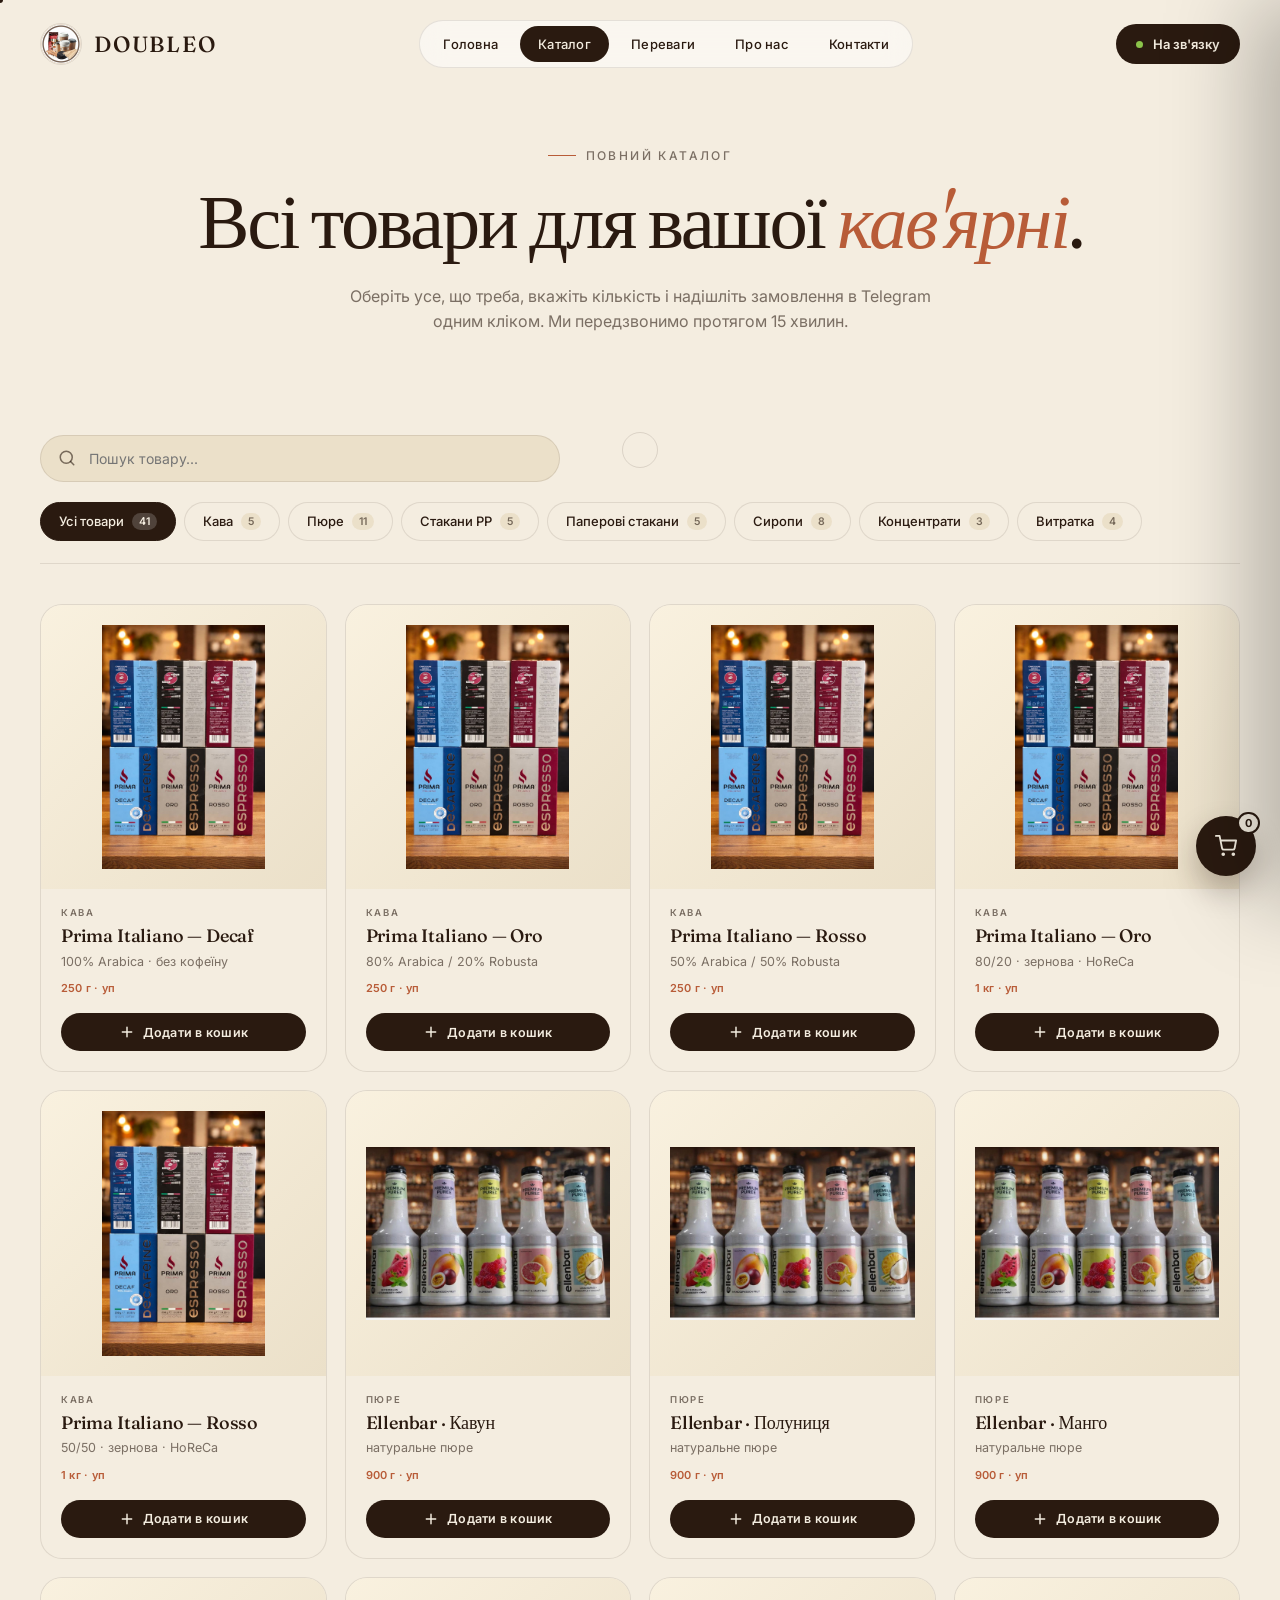
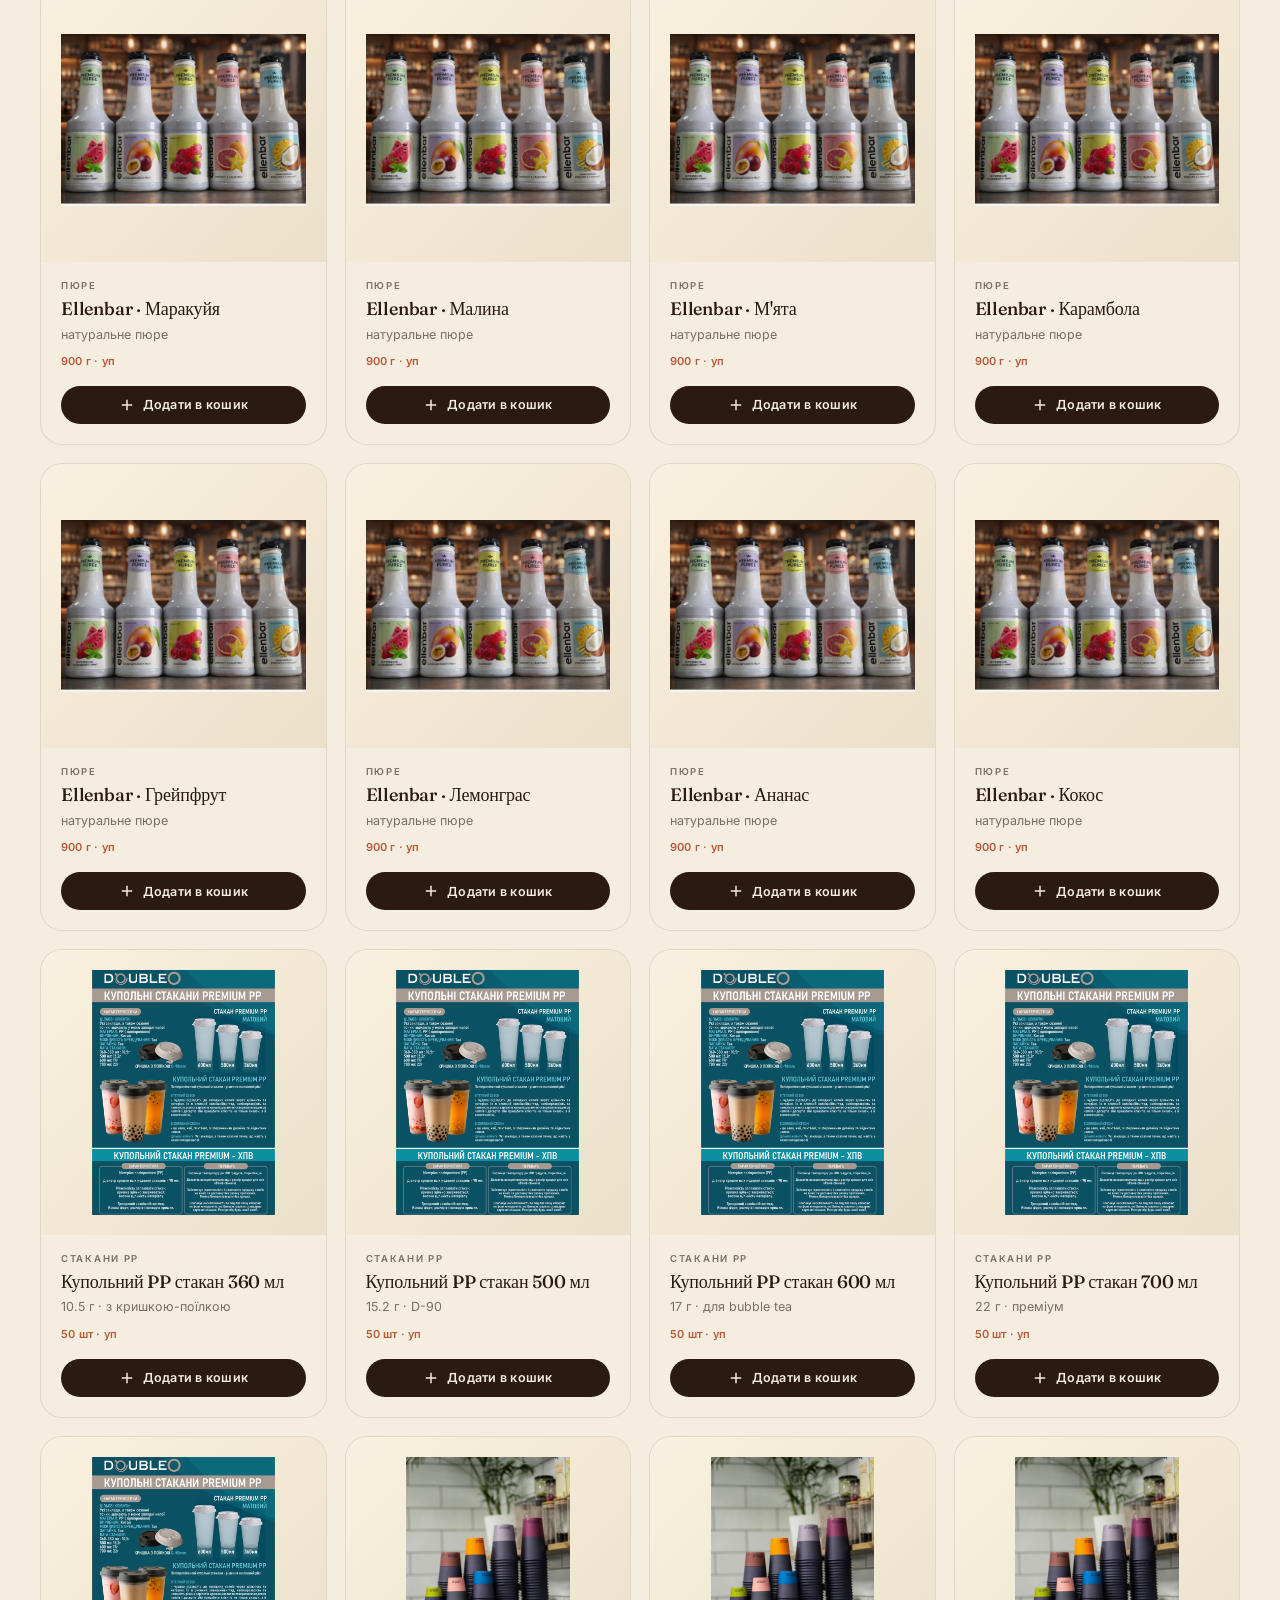
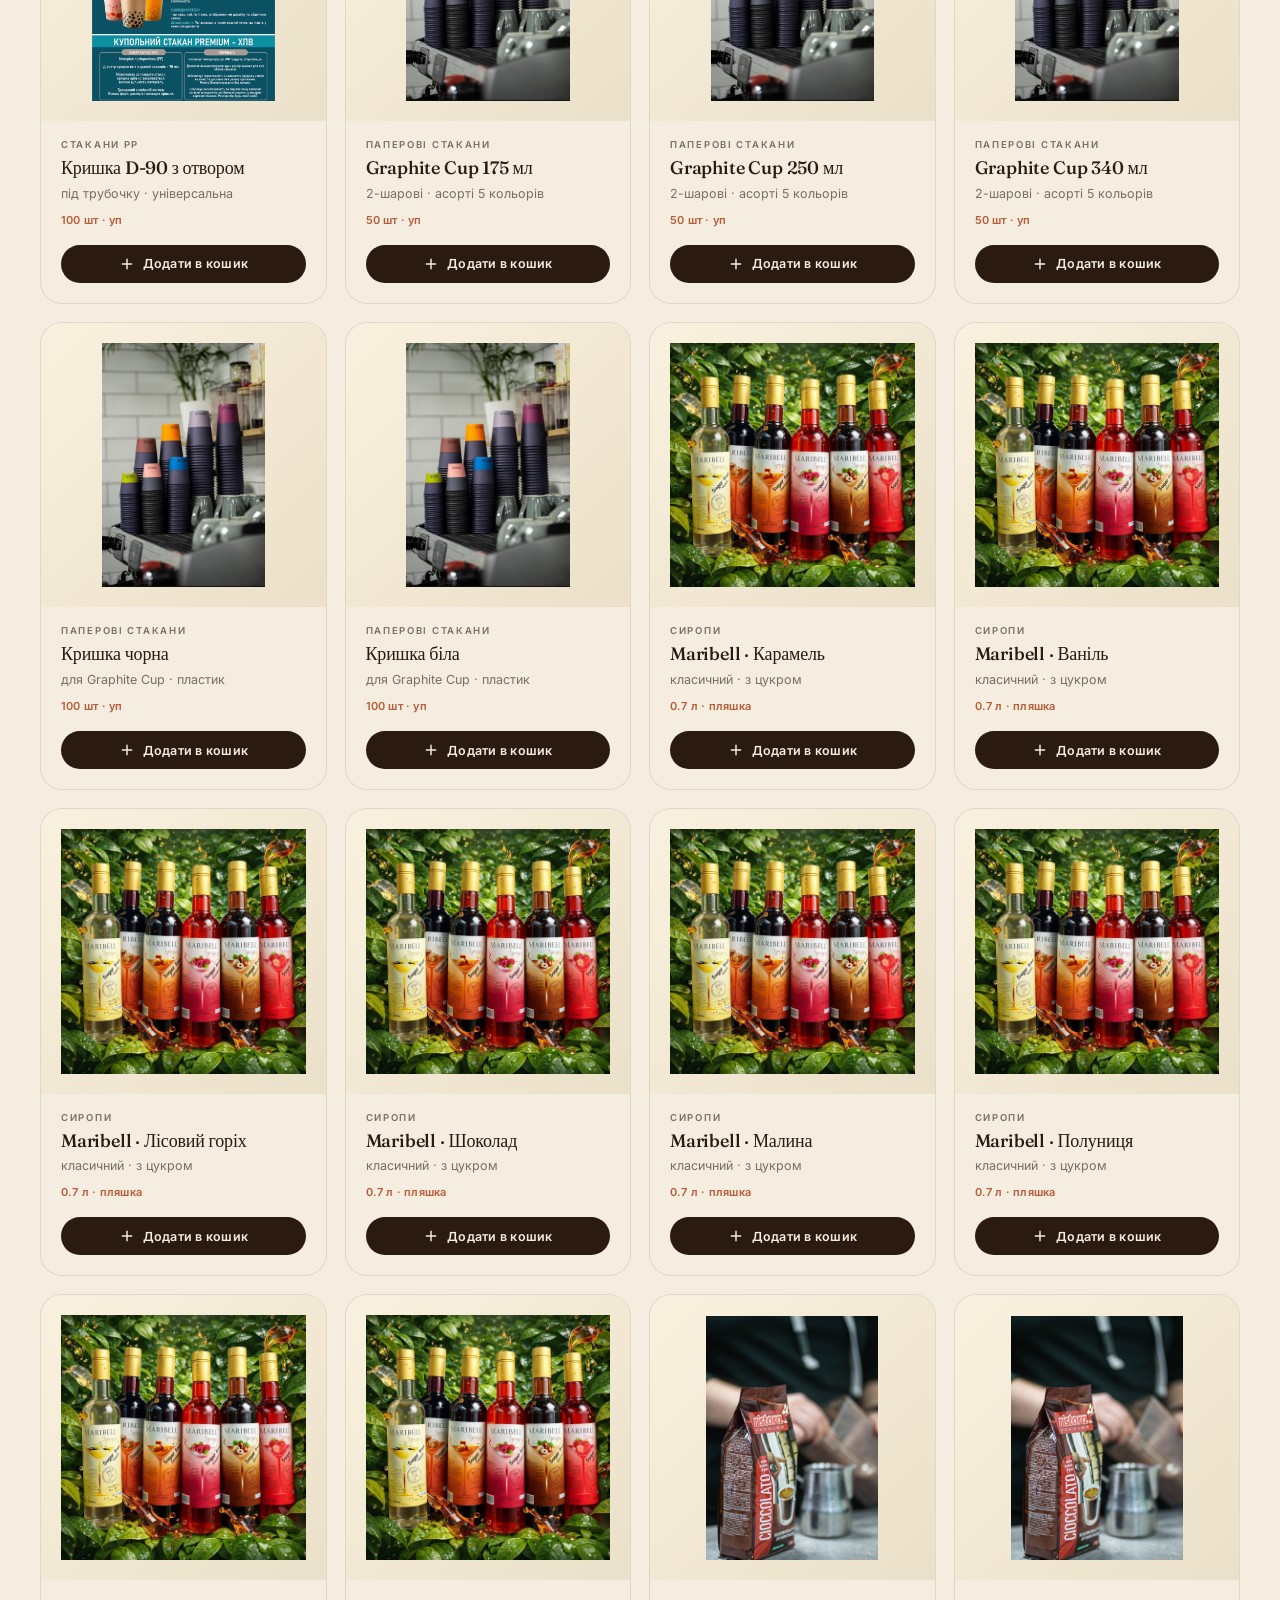
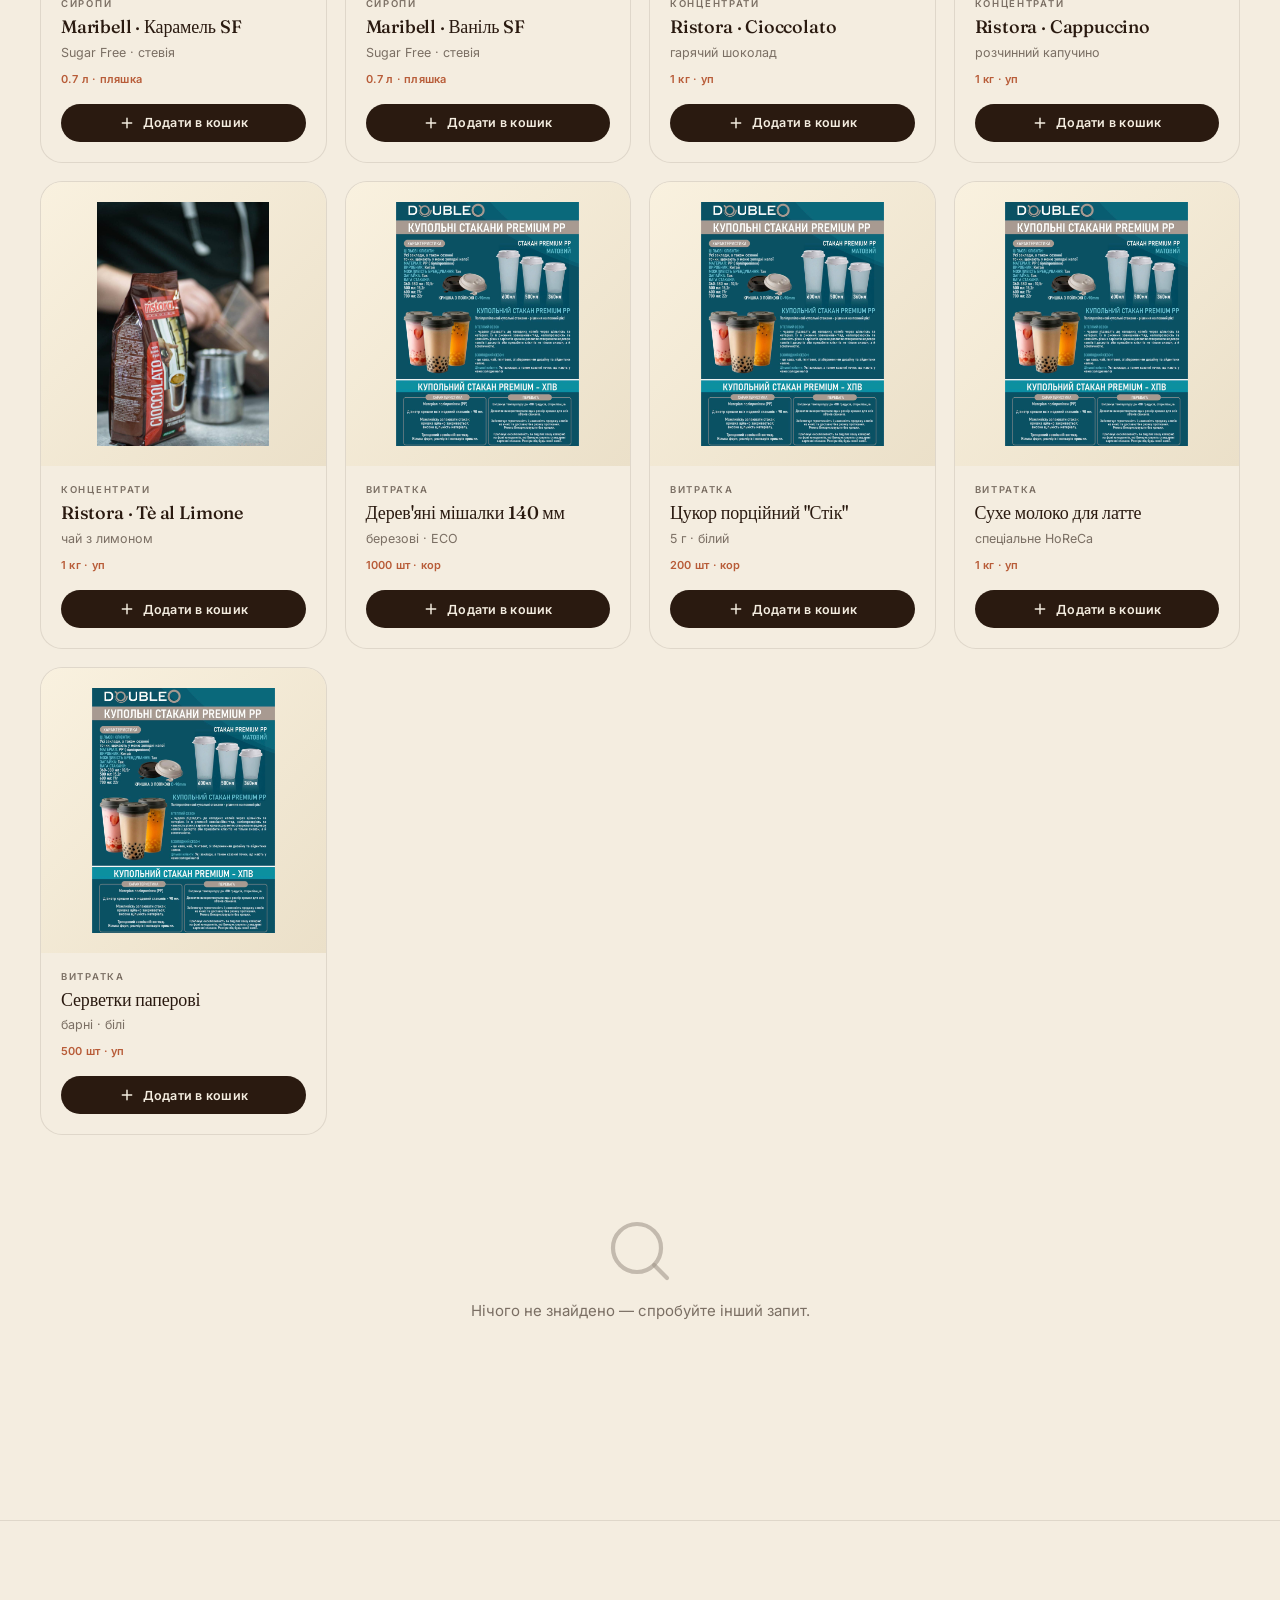
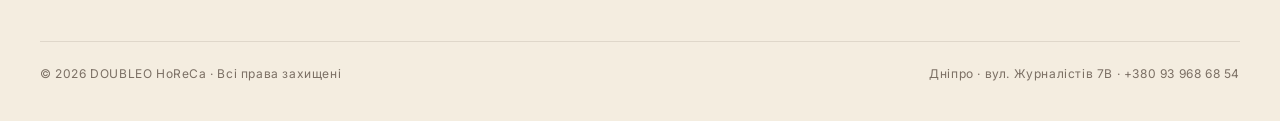
==== catalog.html @ 18484f48 "DOUBLEO HoReCa: full site + catalog + cart + Vercel API for Telegram checkout" ====
<!DOCTYPE html>
<html lang="uk">
<head>
<meta charset="UTF-8"/>
<meta name="viewport" content="width=device-width, initial-scale=1.0, maximum-scale=5.0"/>
<title>Повний каталог — DOUBLEO HoReCa</title>
<meta name="description" content="Повний каталог товарів для кав'ярень і HoReCa: кава Prima Italiano, пюре Ellenbar, стакани PP та паперові Graphite Cup, сиропи Maribell, концентрати Ristora та витратні матеріали."/>
<link rel="icon" type="image/svg+xml" href="assets/logo-mark.svg"/>
<link rel="preconnect" href="https://fonts.googleapis.com"/>
<link rel="preconnect" href="https://fonts.gstatic.com" crossorigin/>
<link href="https://fonts.googleapis.com/css2?family=Fraunces:ital,opsz,wght@0,9..144,400;0,9..144,500;0,9..144,600;1,9..144,400;1,9..144,500&family=Inter:wght@300;400;500;600;700&display=swap" rel="stylesheet"/>
<link rel="stylesheet" href="styles.css"/>
</head>
<body class="page-catalog">

<div class="cursor-ring" id="cursorRing"></div>
<div class="cursor" id="cursor"></div>

<!-- NAV -->
<nav class="nav" id="nav">
  <a href="index.html" class="brand" aria-label="DOUBLEO">
    <img src="assets/brand-circle.jpg" alt="" class="brand-mark"/>
    <span class="brand-name">DOUBLEO</span>
  </a>
  <div class="menu">
    <a href="index.html">Головна</a>
    <a href="catalog.html" class="active">Каталог</a>
    <a href="index.html#bento">Переваги</a>
    <a href="index.html#story">Про нас</a>
    <a href="index.html#contact">Контакти</a>
  </div>
  <a href="index.html#contact" class="cta"><span class="dot"></span>На зв'язку</a>
  <button class="burger" id="burger" aria-label="menu">
    <svg width="26" height="26" viewBox="0 0 24 24" fill="none" stroke="currentColor" stroke-width="2.2"><line x1="3" y1="7" x2="21" y2="7"/><line x1="3" y1="17" x2="21" y2="17"/></svg>
  </button>
</nav>

<!-- HEADER -->
<header class="cat-hero">
  <div class="eyebrow">Повний каталог</div>
  <h1>Всі товари для вашої <em>кав'ярні</em>.</h1>
  <p>Оберіть усе, що треба, вкажіть кількість і надішліть замовлення в Telegram одним кліком. Ми передзвонимо протягом 15 хвилин.</p>
</header>

<!-- CATALOG -->
<section class="cat-section">
  <!-- Search + filter tabs -->
  <div class="cat-toolbar">
    <div class="cat-search">
      <svg viewBox="0 0 24 24" width="18" height="18" fill="none" stroke="currentColor" stroke-width="2" stroke-linecap="round" stroke-linejoin="round"><circle cx="11" cy="11" r="8"/><path d="m21 21-4.3-4.3"/></svg>
      <input type="text" id="catSearch" placeholder="Пошук товару..." aria-label="Пошук"/>
    </div>
    <div class="cat-tabs" id="catTabs" role="tablist"></div>
  </div>

  <!-- Grid -->
  <div class="cat-grid" id="catGrid"></div>

  <div class="cat-empty" id="catEmpty" hidden>
    <svg width="72" height="72" viewBox="0 0 24 24" fill="none" stroke="currentColor" stroke-width="1.4" stroke-linecap="round" stroke-linejoin="round" opacity=".4"><circle cx="11" cy="11" r="8"/><path d="m21 21-4.3-4.3"/></svg>
    <p>Нічого не знайдено — спробуйте інший запит.</p>
  </div>
</section>

<!-- FOOTER (compact) -->
<footer class="footer">
  <div class="foot-bot" style="border-top:1px solid var(--line); padding-top:24px; margin-top:40px">
    <span>© <span id="year"></span> DOUBLEO HoReCa · Всі права захищені</span>
    <span>Дніпро · вул. Журналістів 7В · <a href="tel:+380939686854" style="color:inherit">+380 93 968 68 54</a></span>
  </div>
</footer>

<script src="products.js"></script>
<script src="cart.js"></script>
<script src="catalog.js"></script>
</body>
</html>
---- styles.css ----
:root{
  --bg:#f4ede0;             /* warm cream */
  --bg-2:#ebe0c9;           /* darker cream */
  --bg-3:#faf6ed;            /* almost white */
  --ink:#2a1a10;             /* dark espresso */
  --ink-dim:rgba(42,26,16,.6);
  --ink-soft:rgba(42,26,16,.12);
  --line:rgba(42,26,16,.1);
  --coffee:#6b4423;          /* coffee brown */
  --coffee-light:#a67c52;    /* latte */
  --accent:#b85c38;          /* terracotta / rust */
  --cream:#f9f1df;
  --gold:#c89b56;
  --green:#3d5a3d;           /* subtle sage for balance */
}

*{box-sizing:border-box; margin:0; padding:0; min-width:0}
html{scroll-behavior:smooth; -webkit-text-size-adjust:100%}
img, svg{max-width:100%}
body{
  font-family:'Inter','Manrope',system-ui,-apple-system,sans-serif;
  background:var(--bg); color:var(--ink);
  overflow-x:hidden; -webkit-font-smoothing:antialiased;
  cursor:none;
}
a{color:inherit; text-decoration:none}
button{cursor:none; font-family:inherit; background:none; border:none; color:inherit}
input, textarea, select{cursor:none}
::selection{background:var(--ink); color:var(--bg)}

/* Custom cursor (subtle) */
.cursor{
  position:fixed; width:6px; height:6px; border-radius:50%; background:var(--ink);
  top:0; left:0; pointer-events:none; z-index:9999;
  transform:translate(-50%,-50%); transition:width .25s, height .25s, background .25s;
}
.cursor-ring{
  position:fixed; width:36px; height:36px; border-radius:50%; border:1px solid var(--ink-soft);
  top:0; left:0; pointer-events:none; z-index:9998;
  transform:translate(-50%,-50%); transition:width .3s cubic-bezier(.2,.8,.2,1), height .3s cubic-bezier(.2,.8,.2,1), border-color .3s;
}
.cursor-ring.hover{width:72px; height:72px; border-color:var(--accent); background:rgba(184,92,56,.06)}
@media (hover:none){ .cursor, .cursor-ring{display:none} body,button{cursor:auto} }

/* ---------- NAV ---------- */
.nav{
  position:fixed; top:0; left:0; right:0; z-index:60;
  display:flex; align-items:center; justify-content:space-between;
  padding:20px 40px; transition:all .3s;
}
.nav.scrolled{
  background:rgba(244,237,224,.85); backdrop-filter:blur(14px);
  padding:14px 40px; border-bottom:1px solid var(--line);
}
.brand{display:inline-flex; align-items:center; gap:12px; text-decoration:none}
.brand-mark{width:42px; height:42px; border-radius:50%; object-fit:cover; border:1px solid var(--line); flex:none}
.brand-name{font-family:'Fraunces',serif; font-size:22px; letter-spacing:.08em; font-weight:500; color:var(--ink)}
.nav .menu{display:flex; gap:4px; background:rgba(255,255,255,.5); backdrop-filter:blur(14px); padding:5px; border-radius:999px; border:1px solid var(--line)}
.nav .menu a{padding:10px 18px; border-radius:999px; font-size:13px; font-weight:500; letter-spacing:.02em; transition:all .3s; color:var(--ink)}
.nav .menu a:hover{background:var(--ink); color:var(--bg)}
.nav .menu a.active{background:var(--ink); color:var(--bg)}
.nav .cta{
  display:inline-flex; align-items:center; gap:10px;
  padding:12px 20px; background:var(--ink); color:var(--bg); border-radius:999px;
  font-size:13px; font-weight:600; transition:all .3s;
}
.nav .cta:hover{background:var(--coffee); transform:translateY(-2px)}
.nav .cta .dot{width:7px; height:7px; border-radius:50%; background:#8bc34a; animation:pulse 2s infinite}
@keyframes pulse{0%,100%{box-shadow:0 0 0 0 rgba(139,195,74,.6)}50%{box-shadow:0 0 0 8px rgba(139,195,74,0)}}
.burger{display:none; color:var(--ink)}

/* ---------- HERO ---------- */
.hero{
  min-height:100vh; position:relative; padding:140px 40px 60px;
  display:flex; flex-direction:column; justify-content:space-between;
  overflow:hidden;
}
.hero::before{
  content:''; position:absolute; inset:0; z-index:0; pointer-events:none;
  background:
    radial-gradient(ellipse at 85% 20%, rgba(184,92,56,.1), transparent 55%),
    radial-gradient(ellipse at 10% 90%, rgba(200,155,86,.14), transparent 55%);
}
.hero-top{
  display:flex; justify-content:space-between; align-items:flex-end; position:relative; z-index:2;
  gap:40px; flex-wrap:wrap;
}
.hero-meta{display:flex; gap:32px; font-size:12px; letter-spacing:.15em; text-transform:uppercase; color:var(--ink-dim); font-weight:500}
.hero-meta .live{display:inline-flex; align-items:center; gap:8px; color:var(--ink)}
.hero-meta .live::before{content:''; width:6px; height:6px; border-radius:50%; background:#6b8e4e; box-shadow:0 0 10px rgba(107,142,78,.6)}

.hero-title{
  font-family:'Fraunces','Playfair Display',Georgia,serif;
  font-size:clamp(60px, 13vw, 200px); line-height:.92; letter-spacing:-.035em;
  font-weight:400; margin:40px 0; position:relative; z-index:2; color:var(--ink);
}
.hero-title .line{display:block; overflow:hidden}
.hero-title .word{display:inline-block; transform:translateY(110%); animation:riseUp 1.1s cubic-bezier(.22,.8,.3,1) forwards}
.hero-title .line:nth-child(2) .word{animation-delay:.15s}
.hero-title .line:nth-child(3) .word{animation-delay:.3s}
@keyframes riseUp{to{transform:translateY(0)}}
.hero-title em{font-style:italic; font-weight:400; color:var(--accent)}
.hero-title sup{font-family:'Inter',sans-serif; font-size:.16em; vertical-align:top; color:var(--ink-dim); font-weight:500; margin-left:.3em}

.hero-bot{
  display:grid; grid-template-columns:1fr auto 1fr; gap:40px; align-items:end;
  position:relative; z-index:2; padding-top:40px;
  border-top:1px solid var(--line);
}
.hero-bot p{max-width:420px; color:var(--ink-dim); font-size:15px; line-height:1.55}
.magnet{
  display:inline-flex; align-items:center; gap:14px; position:relative;
  padding:22px 34px; border-radius:999px; background:var(--ink); color:var(--bg);
  font-weight:500; font-size:15px; transition:background .3s, color .3s;
  white-space:nowrap; cursor:none;
}
.magnet:hover{background:var(--accent); color:#fff}
.magnet svg{transition:transform .3s}
.magnet:hover svg{transform:translateX(4px)}
.hero-stats{display:flex; gap:36px; justify-self:end; flex-wrap:wrap}
.hero-stats .s{text-align:right}
.hero-stats .s span{display:block; font-family:'Fraunces',serif; font-size:42px; font-weight:400; line-height:1; color:var(--coffee)}
.hero-stats .s small{display:block; margin-top:6px; font-size:11px; letter-spacing:.15em; text-transform:uppercase; color:var(--ink-dim)}

/* Orbiting mark */
.orbit{
  position:absolute; right:-60px; top:46%; transform:translateY(-50%);
  width:340px; height:340px; z-index:1; opacity:.9;
}
.orbit svg{width:100%; height:100%}
.orbit .rotating{animation:spin 28s linear infinite; transform-origin:center}
@keyframes spin{to{transform:rotate(360deg)}}

/* ---------- MARQUEE ---------- */
.marquee{
  border-top:1px solid var(--line); border-bottom:1px solid var(--line);
  padding:26px 0; overflow:hidden; background:var(--bg-3);
}
.marquee-track{display:flex; gap:56px; animation:scroll 40s linear infinite; white-space:nowrap; width:max-content}
.marquee-track span{
  font-family:'Fraunces',serif; font-size:42px; font-weight:400; letter-spacing:-.02em;
  display:inline-flex; align-items:center; gap:56px; color:var(--ink);
}
.marquee-track span em{font-style:italic; color:var(--accent)}
.marquee-track span::after{content:''; width:10px; height:10px; border-radius:50%; background:var(--coffee-light)}
@keyframes scroll{to{transform:translateX(-50%)}}

/* ---------- SECTIONS ---------- */
section{position:relative}
.section{padding:140px 40px}
.section-head{
  display:grid; grid-template-columns:1fr 2fr; gap:60px; align-items:end; margin-bottom:80px;
}
.eyebrow{
  display:inline-flex; align-items:center; gap:10px;
  font-size:12px; letter-spacing:.2em; text-transform:uppercase; color:var(--ink-dim); font-weight:500;
}
.eyebrow::before{content:''; width:28px; height:1px; background:var(--accent)}
.section-head h2{
  font-family:'Fraunces',serif; font-size:clamp(40px,6vw,88px); line-height:.96; font-weight:400;
  letter-spacing:-.03em; color:var(--ink);
}
.section-head h2 em{font-style:italic; color:var(--accent)}

/* ---------- BENTO ---------- */
.bento{background:var(--bg)}
.bento-grid{
  display:grid; grid-template-columns:repeat(6, 1fr); grid-auto-rows:240px; gap:16px;
  max-width:1400px; margin:0 auto;
}
.bt{
  background:var(--bg-3); border:1px solid var(--line); border-radius:28px; padding:32px;
  position:relative; overflow:hidden; transition:all .5s cubic-bezier(.2,.8,.2,1);
  display:flex; flex-direction:column; justify-content:space-between;
}
.bt:hover{transform:translateY(-4px); box-shadow:0 20px 50px rgba(42,26,16,.08); border-color:var(--coffee-light)}
.bt h3{font-family:'Fraunces',serif; font-size:28px; font-weight:400; letter-spacing:-.02em; line-height:1.1; color:var(--ink)}
.bt p{font-size:14px; color:var(--ink-dim); line-height:1.55; margin-top:8px}
.bt .tag{font-size:11px; letter-spacing:.2em; text-transform:uppercase; color:var(--ink-dim); font-weight:500}
.bt .num{font-family:'Fraunces',serif; font-size:88px; line-height:1; color:var(--accent); font-weight:400; font-style:italic}

.bt.delivery{grid-column:span 3; grid-row:span 2; background:linear-gradient(135deg, var(--cream), var(--bg-2))}
.bt.delivery .arrow{position:absolute; right:-30px; bottom:-30px; width:280px; height:280px; color:var(--accent); opacity:.35}
.bt.quality{grid-column:span 3; grid-row:span 1}
.bt.brands{grid-column:span 3; grid-row:span 1; background:var(--ink); color:var(--bg); border-color:var(--ink)}
.bt.brands h3{color:var(--bg)}
.bt.brands h3 em{color:var(--gold)}
.bt.brands .tag{color:rgba(244,237,224,.5)}
.bt.brands p{color:rgba(244,237,224,.65)}
.bt.brands .logos{display:flex; gap:10px; flex-wrap:wrap; margin-top:auto}
.bt.brands .logos span{padding:6px 14px; background:rgba(255,255,255,.1); color:var(--bg); border-radius:999px; font-size:12px; font-weight:500; font-family:'Inter'}
.bt.support{grid-column:span 2; grid-row:span 1}
.bt.warranty{grid-column:span 2; grid-row:span 1}
.bt.location{grid-column:span 2; grid-row:span 1; background:var(--coffee); color:var(--bg); border-color:var(--coffee)}
.bt.location h3{color:var(--bg)}
.bt.location h3 em{color:var(--gold)}
.bt.location .tag{color:rgba(244,237,224,.5)}
.bt.location p{color:rgba(244,237,224,.7)}

/* ---------- PRODUCTS ---------- */
.products{background:var(--bg-3); padding-bottom:140px}
.products-grid{
  display:grid; grid-template-columns:repeat(3, 1fr); gap:20px;
  max-width:1400px; margin:0 auto; padding:0 40px;
}
/* Products footer CTA — "Перейти до повного каталогу" */
.products-footer{
  max-width:1400px; margin:60px auto 0; padding:40px;
  display:grid; grid-template-columns:1fr auto; gap:32px; align-items:center;
  background:linear-gradient(135deg, var(--ink), #3a2616);
  color:var(--bg); border-radius:28px; position:relative; overflow:hidden;
}
.products-footer::before{
  content:''; position:absolute; top:-50%; right:-20%; width:500px; height:500px;
  background:radial-gradient(circle, rgba(184,92,56,.35), transparent 60%);
  pointer-events:none;
}
.pf-text{position:relative; z-index:1}
.pf-text h3{
  font-family:'Fraunces',serif; font-size:clamp(24px, 3vw, 36px); font-weight:500;
  letter-spacing:-.01em; margin-bottom:10px; color:var(--bg);
}
.pf-text p{color:rgba(244,237,224,.75); font-size:14.5px; line-height:1.55; max-width:560px}
.pf-cta{
  position:relative; z-index:1;
  padding:18px 28px; background:var(--bg); color:var(--ink); white-space:nowrap;
}
.pf-cta:hover{background:var(--accent); color:var(--bg)}
.product{
  background:var(--bg); border:1px solid var(--line); border-radius:28px;
  overflow:hidden; position:relative; display:flex; flex-direction:column;
  transition:border-color .3s, box-shadow .3s;
}
.product:hover{border-color:var(--coffee-light); box-shadow:0 12px 30px rgba(42,26,16,.06)}
.product-visual{
  aspect-ratio:4/3; position:relative; overflow:hidden; display:flex; align-items:center; justify-content:center;
  background:linear-gradient(135deg, var(--cream), var(--bg-2));
}
.product-visual .ill{position:relative; z-index:1}
.product{cursor:pointer}
.product-visual.has-photo{
  background:linear-gradient(135deg, var(--cream), var(--bg-2));
  padding:22px;
}
.product-visual.has-photo img.ill{
  position:absolute; inset:22px; width:calc(100% - 44px); height:calc(100% - 44px);
  object-fit:contain; object-position:center;
  transition:transform .7s cubic-bezier(.2,.8,.2,1); z-index:1;
  filter:drop-shadow(0 14px 24px rgba(42,26,16,.18));
}
.product:hover .product-visual.has-photo img.ill{transform:scale(1.04)}
/* Card 3 (flyer) — show as cover, it fills the frame */
.product-visual.has-photo.is-cover{padding:0}
.product-visual.has-photo.is-cover img.ill{inset:0; width:100%; height:100%; object-fit:cover; filter:none}
.product-visual.has-photo.is-cover::after{
  content:''; position:absolute; inset:0; z-index:2; pointer-events:none;
  background:linear-gradient(180deg, rgba(42,26,16,.25) 0%, transparent 40%);
}
.product-visual.has-photo.is-cover .product-idx,
.product-visual.has-photo.is-cover .product-tag{z-index:3; color:var(--bg)}
.product-visual.has-photo.is-cover .product-tag{background:rgba(42,26,16,.55); border-color:rgba(255,255,255,.18); backdrop-filter:blur(10px)}

/* ---------- LIGHTBOX ---------- */
.lightbox{
  position:fixed; inset:0; z-index:200;
  background:rgba(30,18,10,.88); backdrop-filter:blur(14px);
  display:flex; align-items:center; justify-content:center; padding:32px;
  opacity:0; visibility:hidden; transition:opacity .35s, visibility .35s;
}
.lightbox.open{opacity:1; visibility:visible}
body.lb-open{overflow:hidden}
.lb-close{
  position:fixed; top:20px; right:20px; z-index:3;
  width:48px; height:48px; border-radius:50%; border:none;
  background:var(--bg); color:var(--ink);
  display:flex; align-items:center; justify-content:center; cursor:pointer;
  transition:transform .25s;
}
.lb-close:hover{transform:rotate(90deg) scale(1.05)}
.lb-inner{
  display:grid; grid-template-columns:1.1fr 1fr; gap:0;
  max-width:1200px; width:100%; max-height:calc(100vh - 80px);
  background:var(--bg); border-radius:28px; overflow:hidden;
  box-shadow:0 60px 120px rgba(0,0,0,.5);
  transform:translateY(30px) scale(.97); transition:transform .45s cubic-bezier(.2,.8,.2,1);
}
.lightbox.open .lb-inner{transform:translateY(0) scale(1)}
.lb-media{
  background:linear-gradient(135deg, var(--cream), var(--bg-2));
  display:flex; align-items:center; justify-content:center; min-height:420px; padding:24px;
  overflow:hidden;
}
.lb-media img{max-width:100%; max-height:calc(100vh - 128px); object-fit:contain; border-radius:16px}
.lb-side{padding:44px 44px 36px; overflow-y:auto; display:flex; flex-direction:column}
.lb-eyebrow{
  font-size:11px; letter-spacing:.2em; text-transform:uppercase; color:var(--ink-dim);
  font-weight:500; margin-bottom:16px;
}
.lb-side h3{
  font-family:'Fraunces',serif; font-weight:400; letter-spacing:-.02em;
  font-size:clamp(28px, 3.2vw, 44px); line-height:1.05; margin-bottom:20px; color:var(--ink);
}
.lb-side h3 em{font-style:italic; color:var(--accent)}
.lb-side p{color:var(--ink-dim); line-height:1.7; font-size:15px; margin-bottom:24px}
.lb-meta{list-style:none; padding:0; margin:0 0 32px}
.lb-meta li{
  display:flex; padding:12px 0; border-top:1px solid var(--line);
  font-size:13px; color:var(--ink); line-height:1.5;
}
.lb-meta li:last-child{border-bottom:1px solid var(--line)}
.lb-meta li::before{content:'·'; color:var(--accent); margin-right:10px; font-weight:700}
.lb-cta{align-self:flex-start; margin-top:auto}

/* ---------- SOCIAL BUTTONS (contact) ---------- */
.socials{display:flex; gap:10px; margin-top:28px; flex-wrap:wrap}
.soc{
  display:inline-flex; align-items:center; gap:10px;
  padding:14px 20px; border-radius:999px;
  font-size:13px; font-weight:600; letter-spacing:.02em;
  text-decoration:none; color:var(--bg);
  transition:transform .25s, box-shadow .25s, filter .25s;
  border:1px solid transparent;
}
.soc svg{flex:none}
.soc:hover{transform:translateY(-2px); box-shadow:0 10px 24px rgba(0,0,0,.15); filter:brightness(1.05)}
.soc.tg{background:#229ED9}
.soc.vb{background:#7360F2}
.soc.ph{background:var(--ink); font-family:inherit}

/* Operator badges (Lifecell / Kyivstar) — on contact rows */
.phone-a{display:inline-flex; align-items:center; gap:10px; flex-wrap:wrap}
.op-badge{
  font-style:normal; font-size:10px; font-weight:700;
  letter-spacing:.1em; text-transform:uppercase;
  padding:3px 8px; border-radius:999px;
  border:1px solid currentColor; opacity:.85;
}
.op-life{color:#ffd200; background:rgba(255,210,0,.08); border-color:rgba(255,210,0,.5)}
.op-ks{color:#00a5ff; background:rgba(0,165,255,.08); border-color:rgba(0,165,255,.5)}

/* Cart success modal */
.cart-success{position:fixed; inset:0; z-index:260; pointer-events:none; opacity:0; transition:opacity .3s}
.cart-success.open{pointer-events:auto; opacity:1}
.cs-backdrop{position:absolute; inset:0; background:rgba(30,18,10,.6)}
.cs-sheet{
  position:absolute; left:50%; top:50%; transform:translate(-50%, -48%) scale(.92);
  transition:transform .4s cubic-bezier(.2,.8,.2,1);
  background:var(--bg); border-radius:28px; padding:40px 34px 30px;
  width:min(440px, calc(100vw - 32px));
  text-align:center;
  box-shadow:0 40px 90px rgba(30,18,10,.4);
  display:flex; flex-direction:column; align-items:center; gap:14px;
}
.cart-success.open .cs-sheet{transform:translate(-50%,-50%) scale(1)}
.cs-check{
  width:88px; height:88px; border-radius:50%;
  background:radial-gradient(circle, rgba(184,92,56,.12), transparent 70%);
  color:#22a06b;
  display:flex; align-items:center; justify-content:center;
  margin-bottom:6px;
}
.cs-circle{stroke-dasharray:151; stroke-dashoffset:151; animation:cs-circle .6s .1s cubic-bezier(.4,0,.2,1) forwards}
.cs-tick{stroke-dasharray:48; stroke-dashoffset:48; animation:cs-tick .4s .55s cubic-bezier(.4,0,.2,1) forwards}
@keyframes cs-circle{to{stroke-dashoffset:0}}
@keyframes cs-tick{to{stroke-dashoffset:0}}
.cs-sheet h3{font-family:'Fraunces',serif; font-size:28px; font-weight:500; color:var(--ink); letter-spacing:-.01em; margin:0}
.cs-sheet p{font-size:14.5px; line-height:1.55; color:var(--ink-dim); margin:0; max-width:340px}
.cs-sheet p strong{color:var(--ink); font-weight:600}
.cs-ok{
  margin-top:14px; padding:14px 34px; background:var(--ink); color:var(--bg);
  border-radius:999px; font-size:14px; font-weight:600; letter-spacing:.02em;
  transition:background .25s, transform .25s; cursor:none;
}
.cs-ok:hover{background:var(--accent); transform:translateY(-2px)}

/* Submit button spinner */
.cart-spinner{
  display:inline-block; width:14px; height:14px; vertical-align:-2px; margin-right:6px;
  border:2px solid rgba(255,255,255,.35); border-top-color:#fff;
  border-radius:50%; animation:cs-spin .7s linear infinite;
}
@keyframes cs-spin{to{transform:rotate(360deg)}}
.cart-checkout button[type=submit][disabled]{opacity:.75; cursor:none}

/* Phone-picker modal (operator chooser) */
.phone-picker{position:fixed; inset:0; z-index:240; pointer-events:none; opacity:0; transition:opacity .25s}
.phone-picker.open{pointer-events:auto; opacity:1}
.pp-backdrop{position:absolute; inset:0; background:rgba(30,18,10,.55); backdrop-filter:blur(8px)}
.pp-sheet{
  position:absolute; left:50%; top:50%; transform:translate(-50%,-50%) scale(.95);
  transition:transform .3s cubic-bezier(.2,.8,.2,1);
  background:var(--bg); border-radius:24px; padding:26px;
  width:min(420px, calc(100vw - 32px));
  box-shadow:0 40px 80px rgba(30,18,10,.35);
  display:flex; flex-direction:column; gap:10px;
}
.phone-picker.open .pp-sheet{transform:translate(-50%,-50%) scale(1)}
.pp-sheet h4{font-family:'Fraunces',serif; font-size:22px; font-weight:500; color:var(--ink); margin:0}
.pp-hint{font-size:13px; color:var(--ink-dim); line-height:1.5; margin:0 0 8px}
.pp-option{
  display:grid; grid-template-columns:auto 1fr auto; gap:14px; align-items:center;
  padding:14px 18px; border:1px solid var(--line); border-radius:16px;
  text-decoration:none; color:var(--ink); transition:all .25s;
}
.pp-option:hover{border-color:var(--accent); background:var(--bg-2); transform:translateX(3px)}
.pp-op{
  font-size:10px; letter-spacing:.1em; text-transform:uppercase; font-weight:700;
  padding:5px 10px; border-radius:999px; border:1px solid currentColor;
}
.pp-num{font-size:15px; font-weight:600; letter-spacing:.01em}
.pp-option svg{color:var(--ink-dim); transition:color .25s, transform .25s}
.pp-option:hover svg{color:var(--accent); transform:translateX(3px)}
.pp-cancel{
  margin-top:6px; padding:12px; border-radius:12px;
  background:transparent; color:var(--ink-dim); font-size:13px; font-weight:500;
  cursor:none; transition:color .2s;
}
.pp-cancel:hover{color:var(--ink)}

/* Footer small social icons */
.foot-socials{display:flex; gap:10px; margin-top:16px}
.soc-ic{
  display:inline-flex; align-items:center; justify-content:center;
  width:38px; height:38px; border-radius:50%;
  border:1px solid var(--line); color:var(--ink-dim);
  transition:all .25s;
}
.soc-ic:hover{border-color:var(--accent); color:var(--accent); transform:translateY(-2px)}

/* ---------- FORM ALERT (nice validation popup) ---------- */
.form-alert{
  display:none; align-items:flex-start; gap:14px;
  background:linear-gradient(135deg, #fff5e4, #ffe8d6);
  border:1px solid #f0c896; border-radius:18px;
  padding:16px 18px; margin-bottom:20px;
  color:#7a3a10;
  box-shadow:0 10px 30px rgba(184,92,56,.14);
}
.form-alert.show{display:flex; animation:fa-in .35s cubic-bezier(.2,.8,.2,1)}
.form-alert.error{background:linear-gradient(135deg, #ffe8e8, #ffd6d6); border-color:#f0a0a0; color:#8a2020}
.form-alert .fa-ico{flex:none; color:currentColor; margin-top:2px}
.form-alert .fa-body{flex:1; display:flex; flex-direction:column; gap:3px; line-height:1.45}
.form-alert .fa-body strong{font-size:14px; font-weight:600}
.form-alert .fa-body span{font-size:13px; opacity:.85; white-space:pre-line}
.form-alert .fa-close{
  flex:none; background:transparent; border:none; cursor:pointer;
  color:currentColor; opacity:.6; padding:4px; border-radius:50%;
  display:inline-flex; align-items:center; justify-content:center;
  transition:opacity .2s, background .2s;
}
.form-alert .fa-close:hover{opacity:1; background:rgba(0,0,0,.06)}
@keyframes fa-in{from{opacity:0; transform:translateY(-8px)}to{opacity:1; transform:translateY(0)}}

/* ---------- FORM hint & error ---------- */
.field{position:relative}
.field-hint{
  display:block; margin-top:8px; font-size:11px; color:var(--ink-dim);
  letter-spacing:.06em; transition:color .25s;
}
.field.invalid .field-hint,
.field-error{color:#d04a4a}
.field.invalid input,
.field.invalid textarea,
.field.invalid select{border-color:#d04a4a; box-shadow:0 0 0 3px rgba(208,74,74,.1)}
@keyframes field-shake{10%,90%{transform:translateX(-2px)}20%,80%{transform:translateX(3px)}30%,50%,70%{transform:translateX(-5px)}40%,60%{transform:translateX(5px)}}
.field.invalid{animation:field-shake .5s}
.product-idx{
  position:absolute; top:24px; left:24px; font-family:'Fraunces',serif; font-style:italic; font-size:15px; color:var(--ink-dim); z-index:2;
}
.product-tag{
  position:absolute; top:24px; right:24px; font-size:11px; letter-spacing:.15em; text-transform:uppercase;
  padding:6px 12px; background:rgba(255,255,255,.7); backdrop-filter:blur(10px); border-radius:999px; border:1px solid var(--line); z-index:2; color:var(--ink); font-weight:500;
}
.product-body{padding:28px 28px 28px; display:flex; flex-direction:column; flex:1 1 auto; gap:14px}
.product-body h3{font-family:'Fraunces',serif; font-size:28px; font-weight:400; letter-spacing:-.02em; line-height:1.1; color:var(--ink); overflow-wrap:break-word}
.product-body h3 em{font-style:italic; color:var(--accent)}
.product-body p{color:var(--ink-dim); font-size:14px; line-height:1.5; margin:0}
.product-meta{display:flex; gap:6px; flex-wrap:wrap; margin:0}
.product-meta span{font-size:11px; letter-spacing:.06em; text-transform:uppercase; color:var(--ink-dim); padding:5px 10px; background:var(--bg-3); border:1px solid var(--line); border-radius:999px; font-weight:500; white-space:nowrap}
.product-link{
  display:inline-flex; align-items:center; justify-content:space-between; gap:12px; width:100%;
  padding:14px 20px; background:var(--ink); color:var(--bg); border-radius:999px; font-weight:500; font-size:14px;
  transition:background .3s; margin-top:auto;
}
.product-link:hover{background:var(--accent)}

/* ---------- BIG TYPE ---------- */
.bigtype{
  padding:160px 40px; background:var(--bg); text-align:center;
  position:relative; overflow:hidden;
}
.bigtype h2{
  font-family:'Fraunces',serif; font-size:clamp(44px,9vw,140px); font-weight:400;
  letter-spacing:-.035em; line-height:.95; max-width:1200px; margin:0 auto; color:var(--ink);
}
.bigtype h2 em{font-style:italic; color:var(--accent)}
.bigtype h2 .outline{-webkit-text-stroke:1.2px var(--ink); color:transparent}
.bigtype .caption{margin-top:40px; color:var(--ink-dim); max-width:520px; margin-left:auto; margin-right:auto; font-size:15px; line-height:1.6}

/* ---------- STORY ---------- */
.story{background:var(--bg-2); padding:140px 40px; border-top:1px solid var(--line); border-bottom:1px solid var(--line); position:relative; overflow:hidden}
.story::before{
  content:''; position:absolute; top:-30%; right:-10%; width:500px; height:500px;
  background:radial-gradient(circle, rgba(184,92,56,.10), transparent 70%);
  pointer-events:none; z-index:0;
}
.story-top, .story-stats, .story-values{max-width:1400px; margin:0 auto; position:relative; z-index:1}
.story-top{max-width:1100px; margin-bottom:80px}
.story-top h2{font-family:'Fraunces',serif; font-size:clamp(40px,6vw,88px); font-weight:400; letter-spacing:-.03em; line-height:.98; margin-bottom:32px; color:var(--ink)}
.story-top h2 em{font-style:italic; color:var(--accent)}
.story-top h2 .accent-dot{color:var(--accent)}
.story-lead{color:var(--ink-dim); font-size:clamp(15px, 1.3vw, 18px); line-height:1.7; max-width:780px}
.story-lead strong{color:var(--ink); font-weight:600}

.story-stats{
  display:grid; grid-template-columns:repeat(4, 1fr); gap:0;
  padding:40px 0; margin-bottom:80px;
  border-top:1px solid var(--line); border-bottom:1px solid var(--line);
}
.story-stats .stat{
  display:flex; flex-direction:column; gap:10px; padding:0 36px;
  border-left:1px solid var(--line);
}
.story-stats .stat:first-child{border-left:none; padding-left:0}
.stat-num{
  font-family:'Fraunces',serif; font-size:clamp(44px, 5vw, 72px);
  font-weight:400; line-height:1; color:var(--ink); letter-spacing:-.02em;
}
.stat-num em{font-style:italic; color:var(--accent); font-size:.55em; margin-left:2px; vertical-align:super; letter-spacing:0}
.stat-label{font-size:11px; letter-spacing:.18em; text-transform:uppercase; color:var(--ink-dim); font-weight:500}

.story-values{display:grid; grid-template-columns:repeat(3, 1fr); gap:20px}
.story-values .value{
  background:var(--bg); border:1px solid var(--line); border-radius:24px; padding:36px 30px;
  display:flex; flex-direction:column; gap:14px;
  transition:transform .3s, box-shadow .3s, border-color .3s;
}
.story-values .value:hover{transform:translateY(-4px); border-color:var(--coffee-light); box-shadow:0 20px 40px rgba(42,26,16,.08)}
.story-values .value svg{color:var(--accent); margin-bottom:6px}
.story-values .value h4{font-family:'Fraunces',serif; font-size:22px; font-weight:500; letter-spacing:-.01em; color:var(--ink)}
.story-values .value p{font-size:14px; line-height:1.6; color:var(--ink-dim)}

.logo-card{
  aspect-ratio:1; border-radius:32px; position:relative; overflow:hidden;
  background:radial-gradient(circle at 50% 40%, var(--cream), var(--bg-2));
  display:flex; align-items:center; justify-content:center;
  border:1px solid var(--line);
}
.logo-card .ring-ext{position:absolute; inset:8%; border-radius:50%; border:2px solid var(--coffee-light); opacity:.5}
.logo-card .ring-mid{position:absolute; inset:16%; border-radius:50%; border:1px solid var(--coffee-light)}
.logo-card .ring-in{
  position:absolute; inset:20%; border-radius:50%;
  background:radial-gradient(circle at 30% 30%, rgba(255,255,255,.5), transparent 60%), var(--bg-3);
  display:flex; align-items:center; justify-content:center;
  box-shadow:inset 0 0 0 1px rgba(42,26,16,.06);
}
.logo-card .ring-in svg{width:62%; color:var(--coffee)}
.logo-card .float-bean{position:absolute; width:46px; color:var(--coffee); animation:floaty 8s ease-in-out infinite}
.logo-card .float-bean.b1{top:14%; left:18%; animation-delay:0s}
.logo-card .float-bean.b2{bottom:18%; right:14%; animation-delay:-4s; width:38px}
.logo-card .float-bean.b3{bottom:10%; left:22%; animation-delay:-2s; width:32px}
@keyframes floaty{0%,100%{transform:translateY(0) rotate(0)}50%{transform:translateY(-12px) rotate(20deg)}}

/* ---------- SHOWCASE (Premium PP) ---------- */
.showcase{padding:140px 40px; background:var(--bg)}
.showcase-wrap{
  max-width:1400px; margin:0 auto;
  display:grid; grid-template-columns:1fr 1fr; gap:80px; align-items:center;
}
.showcase-text .eyebrow{margin-bottom:20px}
.showcase-text h2{
  font-family:'Fraunces',serif; font-size:clamp(36px, 5vw, 64px); font-weight:400;
  letter-spacing:-.03em; line-height:1; margin-bottom:28px; color:var(--ink);
}
.showcase-text h2 em{font-style:italic; color:var(--accent)}
.showcase-text p{color:var(--ink-dim); font-size:16px; line-height:1.65; margin-bottom:32px; max-width:520px}
.spec-list{list-style:none; padding:0; margin:0 0 36px; display:grid; gap:0}
.spec-list li{
  display:flex; justify-content:space-between; align-items:center; gap:20px;
  padding:16px 0; border-top:1px solid var(--line); flex-wrap:wrap;
}
.spec-list li:last-child{border-bottom:1px solid var(--line)}
.spec-list .k{font-size:11px; letter-spacing:.15em; text-transform:uppercase; color:var(--ink-dim); font-weight:500}
.spec-list .v{font-family:'Fraunces',serif; font-size:18px; color:var(--ink); text-align:right}
.showcase-visual{position:relative; border-radius:32px; overflow:hidden; border:1px solid var(--line); background:var(--bg-3); box-shadow:0 30px 80px rgba(42,26,16,.08)}
.showcase-visual img{display:block; width:100%; height:auto}

/* ---------- REELS (videos) ---------- */
.reels{padding:100px 40px 140px; background:var(--bg-3); border-top:1px solid var(--line); border-bottom:1px solid var(--line)}
.reels .section-head{max-width:1400px; margin:0 auto}
.reels-grid{
  max-width:1400px; margin:0 auto;
  display:grid; grid-template-columns:repeat(2, 1fr); gap:24px;
}
.reel{
  position:relative; aspect-ratio:9/16; max-height:640px;
  border-radius:32px; overflow:hidden; background:var(--ink);
  border:1px solid var(--line); box-shadow:0 30px 60px rgba(42,26,16,.1);
  margin:0 auto; width:100%;
}
.reel video{
  width:100%; height:100%; object-fit:cover; display:block;
}
.reel-caption{
  position:absolute; left:16px; bottom:16px; right:16px;
  display:flex; justify-content:space-between; align-items:center; gap:10px; z-index:2;
}
.reel-caption .tag{
  padding:8px 14px; background:rgba(250,246,237,.92); backdrop-filter:blur(10px);
  border-radius:999px; font-size:11px; letter-spacing:.15em; text-transform:uppercase;
  color:var(--ink); font-weight:500;
}
.reel-caption .dot{width:10px; height:10px; border-radius:50%; background:#e9455f; box-shadow:0 0 0 4px rgba(233,69,95,.3); animation:pulse-rec 1.6s infinite}
@keyframes pulse-rec{0%,100%{box-shadow:0 0 0 4px rgba(233,69,95,.3)}50%{box-shadow:0 0 0 8px rgba(233,69,95,0)}}
.reel::after{
  content:''; position:absolute; inset:0;
  background:linear-gradient(to top, rgba(0,0,0,.35), transparent 30%);
  pointer-events:none;
}
.reel-sound{
  position:absolute; top:14px; right:14px; z-index:3;
  width:42px; height:42px; border-radius:50%; border:none;
  background:rgba(250,246,237,.92); backdrop-filter:blur(10px);
  color:var(--ink); display:inline-flex; align-items:center; justify-content:center;
  cursor:pointer; transition:transform .25s, background .25s;
}
.reel-sound:hover{transform:scale(1.08); background:var(--bg)}
.reel-sound .ico-vol{display:none}
.reel-sound[data-muted="false"] .ico-mute{display:none}
.reel-sound[data-muted="false"] .ico-vol{display:block}
.reel-sound[data-muted="false"]{background:var(--accent); color:var(--bg)}

/* ---------- STORY PHOTO ---------- */
.logo-card{padding:0; background:transparent; border:none; box-shadow:none}
.logo-photo{display:block; width:100%; height:auto; border-radius:32px; aspect-ratio:1/1; object-fit:cover}

/* ---------- CONTACT ---------- */
.contact{background:var(--bg); padding:140px 40px}
.contact-head{text-align:center; margin-bottom:80px}
.contact-head h2{font-family:'Fraunces',serif; font-size:clamp(48px,8vw,120px); font-weight:400; letter-spacing:-.04em; line-height:.95; color:var(--ink)}
.contact-head h2 em{font-style:italic; color:var(--accent)}
.contact-head p{max-width:480px; margin:24px auto 0; color:var(--ink-dim); font-size:15px; line-height:1.6}

.contact-grid{max-width:1200px; margin:0 auto; display:grid; grid-template-columns:1fr 1fr; gap:20px}
.contact-card{
  background:var(--bg-3); border:1px solid var(--line); border-radius:32px; padding:40px;
  transition:all .4s;
}
.contact-card:hover{border-color:var(--coffee-light); box-shadow:0 20px 50px rgba(42,26,16,.06)}
.contact-card h3{font-family:'Fraunces',serif; font-size:28px; font-weight:400; margin-bottom:32px; letter-spacing:-.02em; color:var(--ink)}
.c-row{padding:22px 0; border-top:1px solid var(--line); display:flex; justify-content:space-between; align-items:center; gap:20px; flex-wrap:wrap}
.c-row:last-child{border-bottom:1px solid var(--line)}
.c-row .k{font-size:11px; letter-spacing:.2em; text-transform:uppercase; color:var(--ink-dim); font-weight:500}
.c-row .v{font-family:'Fraunces',serif; font-size:22px; letter-spacing:-.01em; transition:color .2s; color:var(--ink)}
a.v:hover{color:var(--accent)}

form{display:grid; gap:18px}
.field{position:relative}
.field input, .field textarea, .field select{
  width:100%; padding:24px 0 10px; background:transparent; border:none; border-bottom:1px solid var(--line);
  color:var(--ink); font-family:inherit; font-size:15px; transition:border .3s;
  border-radius:0;
}
.field input:focus, .field textarea:focus, .field select:focus{outline:none; border-color:var(--accent)}
.field label{
  position:absolute; top:24px; left:0; color:var(--ink-dim); font-size:14px;
  transition:all .25s; pointer-events:none;
}
.field input:focus + label, .field input:not(:placeholder-shown) + label,
.field textarea:focus + label, .field textarea:not(:placeholder-shown) + label,
.field select:focus + label, .field.filled label{top:4px; font-size:10px; letter-spacing:.2em; text-transform:uppercase; color:var(--accent)}
.field select{appearance:none; cursor:pointer}
.field textarea{min-height:80px; resize:vertical}
.submit-row{display:flex; gap:16px; align-items:center; margin-top:12px; flex-wrap:wrap}
.submit-row .magnet{padding:20px 32px; font-size:14px}
.submit-row small{color:var(--ink-dim); font-size:12px; line-height:1.5}
.form-toast{display:none; padding:14px 18px; background:rgba(107,142,78,.1); border:1px solid #6b8e4e; color:#4a6b38; border-radius:14px; font-size:13px; margin-top:8px}
.form-toast.show{display:block; animation:fade .4s}
@keyframes fade{from{opacity:0; transform:translateY(6px)}to{opacity:1; transform:translateY(0)}}

/* ---------- FOOTER ---------- */
footer{background:var(--bg); border-top:1px solid var(--line); padding:80px 40px 40px}
.foot-giant{
  font-family:'Fraunces',serif; font-size:clamp(60px,20vw,320px); font-weight:400;
  letter-spacing:-.05em; line-height:.8; text-align:center; margin:40px 0;
  background:linear-gradient(180deg, var(--ink) 0%, rgba(42,26,16,.08) 100%);
  -webkit-background-clip:text; background-clip:text; -webkit-text-fill-color:transparent;
}
.foot-grid{display:grid; grid-template-columns:repeat(4, 1fr); gap:40px; max-width:1400px; margin:0 auto; padding-bottom:40px; border-bottom:1px solid var(--line)}
.foot-grid h4{font-size:11px; letter-spacing:.2em; text-transform:uppercase; color:var(--ink-dim); margin-bottom:20px; font-weight:500}
.foot-grid a, .foot-grid li{display:block; padding:6px 0; font-size:14px; color:var(--ink); transition:color .2s}
.foot-grid a:hover{color:var(--accent)}
.foot-grid ul{list-style:none}
.foot-bot{max-width:1400px; margin:0 auto; padding-top:30px; display:flex; justify-content:space-between; font-size:12px; color:var(--ink-dim); letter-spacing:.05em; flex-wrap:wrap; gap:10px}

/* ---------- REVEAL ---------- */
.reveal{opacity:0; transform:translateY(36px); transition:opacity .8s cubic-bezier(.2,.8,.2,1), transform .8s cubic-bezier(.2,.8,.2,1)}
.reveal.in{opacity:1; transform:translateY(0)}
.reveal.d1{transition-delay:.08s}.reveal.d2{transition-delay:.16s}.reveal.d3{transition-delay:.24s}.reveal.d4{transition-delay:.32s}

/* ---------- RESPONSIVE ---------- */

/* Ultra-wide (>1600): cap widths */
@media (min-width:1600px){
  .bento-grid, .products-grid, .story-wrap, .contact-grid, .foot-grid{max-width:1500px}
  .hero{padding-left:max(40px, (100vw - 1500px) / 2); padding-right:max(40px, (100vw - 1500px) / 2)}
  .section{padding-left:max(40px, (100vw - 1500px) / 2); padding-right:max(40px, (100vw - 1500px) / 2)}
}

/* Laptop (<1200) */
@media (max-width:1200px){
  .products-grid{grid-template-columns:repeat(2, 1fr)}
  .hero-title{font-size:clamp(56px, 11vw, 160px)}
  .orbit{width:280px; height:280px; right:-80px}
  .section-head h2{font-size:clamp(36px, 5.5vw, 72px)}
}

/* Showcase & reels laptop */
@media (max-width:1200px){
  .showcase{padding:120px 24px}
  .showcase-wrap{gap:50px}
  .showcase-text h2{font-size:clamp(32px, 5vw, 52px)}
  .reels{padding:80px 24px 120px}
}

/* Tablet (<1024) */
@media (max-width:1024px){
  .showcase{padding:100px 24px}
  .showcase-wrap{grid-template-columns:1fr; gap:40px; max-width:640px}
  .showcase-text p{max-width:none}
  .spec-list .v{font-size:16px}
  .reels-grid{gap:18px; max-width:700px}
  .reel{aspect-ratio:9/16; max-height:560px}
  .nav{padding:18px 24px}
  .nav.scrolled{padding:12px 24px}
  .hero{padding:130px 24px 50px}
  .hero-meta{gap:20px; font-size:11px}
  .hero-meta:nth-child(2){display:none}
  .hero-bot{grid-template-columns:1fr 1fr; gap:30px; align-items:start}
  .hero-bot p{grid-column:1/-1; max-width:none}
  .magnet{justify-self:start}
  .hero-stats{justify-self:end; gap:24px}
  .hero-stats .s span{font-size:32px}
  .orbit{opacity:.35; right:-120px; width:300px; height:300px}
  .section{padding:100px 24px}
  .section-head{grid-template-columns:1fr; gap:20px; margin-bottom:50px; align-items:start}
  .bento-grid{grid-template-columns:repeat(4, 1fr); grid-auto-rows:200px; gap:14px}
  .bt{padding:24px; border-radius:22px}
  .bt.delivery{grid-column:span 4; grid-row:span 2}
  .bt.quality{grid-column:span 2}
  .bt.brands{grid-column:span 2}
  .bt.support{grid-column:span 2}
  .bt.warranty{grid-column:span 2}
  .bt.location{grid-column:span 4}
  .bt .num{font-size:64px}
  .products-grid{padding:0 24px}
  .story{padding:100px 24px}
  .story-top{margin-bottom:56px}
  .story-stats{grid-template-columns:repeat(2, 1fr); gap:0; padding:28px 0; margin-bottom:56px}
  .story-stats .stat{padding:20px 24px; border-left:1px solid var(--line)}
  .story-stats .stat:nth-child(1),
  .story-stats .stat:nth-child(3){border-left:none; padding-left:0}
  .story-stats .stat:nth-child(3),
  .story-stats .stat:nth-child(4){border-top:1px solid var(--line); margin-top:16px; padding-top:28px}
  .story-values{grid-template-columns:1fr 1fr; gap:14px}
  .story-values .value{padding:28px 22px}
  .contact{padding:100px 24px}
  .contact-card{padding:32px}
  .marquee-track span{font-size:36px; gap:42px}
  .marquee-track{gap:42px}
  .bigtype{padding:120px 24px}
  .foot-grid{grid-template-columns:1fr 1fr; gap:32px}
}

/* ====== MOBILE (<720px) ====== */
@media (max-width:720px){
  body{cursor:auto}
  button, a, .magnet{cursor:pointer}

  /* NAV */
  .nav{padding:14px 16px}
  .nav.scrolled{padding:10px 16px}
  .nav .menu{display:none}
  .nav.open .menu{
    display:flex; flex-direction:column; gap:2px;
    position:absolute; top:64px; left:12px; right:12px; padding:10px;
    background:var(--bg-3); border:1px solid var(--line); border-radius:20px;
    box-shadow:0 20px 60px rgba(42,26,16,.12);
  }
  .nav.open .menu a{padding:14px 16px; text-align:center; border-radius:14px}
  .burger{
    display:flex; width:42px; height:42px; align-items:center; justify-content:center;
    border-radius:50%; border:1px solid var(--line); background:var(--bg-3);
  }
  .nav .logo{height:26px}
  .nav .cta{display:none}

  /* HERO */
  .hero{padding:96px 16px 48px; min-height:auto}
  .hero::before{background:
    radial-gradient(circle at 100% 0%, rgba(184,92,56,.14), transparent 55%),
    radial-gradient(circle at 0% 100%, rgba(200,155,86,.14), transparent 55%);
  }
  .hero-top{flex-direction:column; align-items:flex-start; gap:16px}
  .hero-meta{gap:14px; font-size:10px; flex-wrap:wrap}
  .hero-meta:nth-child(2){display:none}
  .hero-title{font-size:clamp(40px, 12.5vw, 68px); margin:28px 0; letter-spacing:-.02em}
  .hero-title sup{font-size:.22em}
  .hero-bot{grid-template-columns:1fr; gap:22px; padding-top:26px}
  .hero-bot p{max-width:none; font-size:14px}
  .magnet{width:100%; justify-content:center; padding:16px 20px; font-size:14px}
  .hero-stats{justify-self:start; gap:24px; flex-wrap:wrap; width:100%}
  .hero-stats .s{text-align:left}
  .hero-stats .s span{font-size:28px}
  .hero-stats .s small{font-size:10px}
  .orbit{display:none}

  /* SECTIONS */
  .section{padding:72px 16px}
  .section-head{grid-template-columns:1fr; gap:16px; margin-bottom:32px}
  .section-head h2{font-size:clamp(30px, 8vw, 44px); line-height:1}

  /* MARQUEE */
  .marquee{padding:14px 0}
  .marquee-track{gap:24px; animation-duration:28s}
  .marquee-track span{font-size:22px; gap:24px}
  .marquee-track span::after{width:7px; height:7px}

  /* BENTO */
  .bento-grid{grid-template-columns:1fr; grid-auto-rows:auto; gap:12px}
  .bt, .bt.delivery, .bt.quality, .bt.brands, .bt.support, .bt.warranty, .bt.location{
    grid-column:1/-1; grid-row:auto; padding:24px; min-height:160px; border-radius:20px;
  }
  .bt h3, .bt.delivery h3{font-size:22px !important; line-height:1.15}
  .bt p{font-size:13px}
  .bt .num{font-size:44px}
  .bt.delivery .arrow{width:140px; height:140px; right:-30px; bottom:-30px}
  .bt.brands .logos span{font-size:11px; padding:5px 10px}

  /* PRODUCTS */
  .products{padding-bottom:72px}
  .products-grid{grid-template-columns:1fr; padding:0 16px; gap:12px}
  .products-footer{margin:30px 16px 0; padding:28px 22px; grid-template-columns:1fr; gap:20px; border-radius:22px}
  .pf-cta{width:100%; justify-content:center}
  .product{border-radius:22px}
  .product-visual{aspect-ratio:4/3}
  .product-visual.has-photo{aspect-ratio:4/3; padding:14px}
  .product-visual.has-photo img.ill{inset:14px; width:calc(100% - 28px); height:calc(100% - 28px)}
  .product-visual.has-photo.is-cover{padding:0}
  .product-visual.has-photo.is-cover img.ill{inset:0; width:100%; height:100%}
  .product-visual svg.ill{width:auto; max-width:60%; max-height:85%}

  /* LIGHTBOX mobile — single scroll, fixed CTA */
  .lightbox{padding:0; align-items:stretch}
  .lb-inner{
    display:block; /* override grid */
    max-height:100dvh; height:100dvh; width:100vw;
    border-radius:0; overflow-y:auto; overflow-x:hidden;
    -webkit-overflow-scrolling:touch;
    padding-bottom:calc(env(safe-area-inset-bottom, 0) + 96px);
  }
  .lb-media{
    min-height:auto; aspect-ratio:4/3; padding:14px;
    display:flex; align-items:center; justify-content:center;
  }
  .lb-media img{max-height:none; border-radius:12px}
  .lb-side{padding:22px 18px 20px; overflow:visible}
  .lb-side h3{font-size:24px; margin-bottom:12px; line-height:1.1}
  .lb-side p{font-size:14px; margin-bottom:18px; line-height:1.6}
  .lb-meta{margin-bottom:4px}
  .lb-meta li{font-size:12.5px; padding:12px 0; line-height:1.5}
  .lb-cta{
    position:fixed; left:12px; right:12px; bottom:calc(env(safe-area-inset-bottom, 0) + 12px);
    width:auto; justify-content:center; margin:0; z-index:4;
    box-shadow:0 10px 28px rgba(42,26,16,.35);
  }
  .lb-close{top:12px; right:12px; width:40px; height:40px; box-shadow:0 4px 14px rgba(0,0,0,.3); z-index:5}
  .product-idx{top:16px; left:16px; font-size:12px}
  .product-tag{top:16px; right:16px; font-size:10px; padding:5px 10px; letter-spacing:.1em}
  .product-body{padding:22px; gap:12px}
  .product-body h3{font-size:24px; line-height:1.1}
  .product-body p{font-size:13px}
  .product-meta span{font-size:10px; padding:4px 8px}
  .product-link{padding:14px 18px; font-size:13px}

  /* NAV brand on mobile */
  .brand-mark{width:36px; height:36px}
  .brand-name{font-size:18px}

  /* SHOWCASE */
  .showcase{padding:64px 16px}
  .showcase-wrap{gap:28px}
  .showcase-text h2{font-size:clamp(26px, 7.5vw, 40px); margin-bottom:18px}
  .showcase-text p{font-size:14px; margin-bottom:20px}
  .spec-list{margin:0 0 24px}
  .spec-list li{padding:12px 0; flex-direction:column; align-items:flex-start; gap:4px}
  .spec-list .k{font-size:10px}
  .spec-list .v{font-size:15px; text-align:left}
  .showcase-visual{border-radius:20px}

  /* REELS */
  .reels{padding:64px 16px 72px}
  .reels-grid{grid-template-columns:1fr 1fr; gap:10px; max-width:none}
  .reel{aspect-ratio:9/16; max-height:none; border-radius:18px}
  .reel-caption{left:8px; right:8px; bottom:8px}
  .reel-caption .tag{font-size:9px; padding:5px 8px; letter-spacing:.08em}
  .reel-caption .dot{width:8px; height:8px}
  .reel-sound{width:34px; height:34px; top:8px; right:8px}
  .reel-sound svg{width:14px; height:14px}

  /* STORY PHOTO */
  .logo-photo{border-radius:24px}

  /* BIG TYPE */
  .bigtype{padding:72px 16px}
  .bigtype h2{font-size:clamp(30px, 9vw, 54px); line-height:1.02}
  .bigtype h2 .outline{-webkit-text-stroke:1px var(--ink)}
  .bigtype .caption{margin-top:20px; font-size:13px}

  /* STORY */
  .story{padding:72px 16px}
  .story-top{margin-bottom:36px}
  .story-top h2{font-size:clamp(30px, 9vw, 48px); line-height:1.02; margin-bottom:20px}
  .story-lead{font-size:14px; line-height:1.6}
  .story-stats{grid-template-columns:1fr 1fr; padding:20px 0; margin-bottom:40px}
  .story-stats .stat{padding:16px 16px}
  .story-stats .stat:nth-child(3),
  .story-stats .stat:nth-child(4){border-top:1px solid var(--line); margin-top:10px; padding-top:22px}
  .stat-num{font-size:34px}
  .stat-label{font-size:9px; letter-spacing:.14em}
  .story-values{grid-template-columns:1fr; gap:12px}
  .story-values .value{padding:22px 20px; border-radius:18px}
  .story-values .value h4{font-size:19px}
  .story-values .value p{font-size:13px}

  /* SOCIALS */
  .socials{margin-top:20px; gap:8px}
  .soc{padding:12px 16px; font-size:12px; gap:8px}
  .soc svg{width:16px; height:16px}

  /* FORM ALERT */
  .form-alert{padding:14px; margin-bottom:16px; border-radius:14px}
  .form-alert .fa-body strong{font-size:13px}
  .form-alert .fa-body span{font-size:12px}

  /* CONTACT */
  .contact{padding:72px 16px}
  .contact-head{margin-bottom:40px}
  .contact-head h2{font-size:clamp(32px, 10vw, 52px); line-height:1}
  .contact-head p{font-size:14px; margin-top:18px}
  .contact-grid{grid-template-columns:1fr; gap:12px}
  .contact-card{padding:24px; border-radius:22px}
  .contact-card h3{font-size:20px; margin-bottom:16px}
  .c-row{padding:16px 0; flex-direction:column; align-items:flex-start; gap:4px}
  .c-row .k{font-size:10px}
  .c-row .v{font-size:17px}
  .field input, .field textarea, .field select{font-size:16px; padding:22px 0 8px}
  .field label{font-size:13px}
  .submit-row{flex-direction:column; align-items:stretch; gap:12px}
  .submit-row .magnet{width:100%; justify-content:center}
  .submit-row small{text-align:center; font-size:11px}

  /* FOOTER */
  footer{padding:56px 16px 28px}
  .foot-grid{grid-template-columns:1fr; gap:24px; padding-bottom:24px}
  .foot-grid h4{margin-bottom:12px}
  .foot-grid a, .foot-grid li{padding:4px 0}
  .foot-giant{font-size:clamp(64px, 24vw, 140px); margin:20px 0; letter-spacing:-.04em}
  .foot-bot{flex-direction:column; text-align:center; gap:6px; font-size:11px; padding-top:24px}
}

/* ====== EXTRA SMALL (<400px) ====== */
@media (max-width:400px){
  .nav{padding:12px 14px}
  .hero{padding:88px 14px 40px}
  .section{padding:64px 14px}
  .hero-meta{gap:10px}
  .hero-meta span{font-size:9px}
  .hero-title{font-size:40px}
  .section-head h2, .story-wrap h2, .contact-head h2{font-size:28px}
  .hero-stats{gap:16px}
  .hero-stats .s span{font-size:24px}
  .product-body h3{font-size:22px}
  .bt h3{font-size:20px !important}
  .foot-giant{font-size:22vw}
}

/* Landscape phones & short screens */
@media (max-height:640px) and (orientation:landscape){
  .hero{min-height:auto; padding-top:100px; padding-bottom:40px}
  .hero-title{margin:24px 0}
}

/* Reduced motion */
@media (prefers-reduced-motion:reduce){
  *, *::before, *::after{
    animation-duration:.01ms !important;
    animation-iteration-count:1 !important;
    transition-duration:.01ms !important;
    scroll-behavior:auto !important;
  }
  .hero-title .word{transform:none !important}
}

/* ═══════════════════════════════════════════════════════════════
   CART: Floating button, drawer, items, checkout
   ═══════════════════════════════════════════════════════════════ */
.cart-fab{
  position:fixed; right:24px; bottom:24px; z-index:180;
  width:60px; height:60px; border-radius:50%; border:none; cursor:pointer;
  background:var(--ink); color:var(--bg);
  display:flex; align-items:center; justify-content:center;
  box-shadow:0 14px 30px rgba(42,26,16,.28);
  transition:transform .25s, box-shadow .25s, background .25s;
}
.cart-fab:hover{transform:translateY(-3px) scale(1.04); background:var(--accent); box-shadow:0 18px 36px rgba(184,92,56,.35)}
.cart-fab.has-items{background:var(--accent)}
.cart-fab-count{
  position:absolute; top:-4px; right:-4px; min-width:22px; height:22px; padding:0 6px;
  background:var(--bg); color:var(--ink); border-radius:999px;
  font-size:11px; font-weight:700; letter-spacing:.02em;
  display:flex; align-items:center; justify-content:center;
  border:2px solid var(--ink);
  transition:transform .25s;
}
.cart-fab.has-items .cart-fab-count{border-color:var(--accent)}
.cart-fab.pulse{animation:cart-pulse .6s ease-out}
@keyframes cart-pulse{
  0%{transform:scale(1)}
  30%{transform:scale(1.18)}
  60%{transform:scale(.96)}
  100%{transform:scale(1)}
}

/* Drawer */
.cart-drawer{position:fixed; inset:0; z-index:220; pointer-events:none}
.cart-drawer.open{pointer-events:auto}
.cart-backdrop{
  position:absolute; inset:0; background:rgba(30,18,10,.6);
  opacity:0; transition:opacity .3s;
}
.cart-drawer.open .cart-backdrop{opacity:1}
.cart-panel{
  position:absolute; top:0; right:0; height:100dvh; width:min(480px, 100vw);
  background:var(--bg); display:flex; flex-direction:column;
  transform:translateX(100%); transition:transform .35s cubic-bezier(.2,.8,.2,1);
  box-shadow:-30px 0 80px rgba(0,0,0,.25);
  contain:layout paint; will-change:transform;
}
.cart-drawer.open .cart-panel{transform:translateX(0)}
body.cart-open{overflow:hidden}

.cart-head{
  display:flex; align-items:center; justify-content:space-between;
  padding:24px 28px; border-bottom:1px solid var(--line); flex:none;
}
.cart-head h3{font-family:'Fraunces',serif; font-size:24px; font-weight:500; letter-spacing:-.01em; color:var(--ink)}
.cart-sub{display:block; font-size:11px; letter-spacing:.14em; text-transform:uppercase; color:var(--ink-dim); margin-top:4px}
.cart-close{
  width:40px; height:40px; border-radius:50%; border:1px solid var(--line);
  background:transparent; cursor:pointer; color:var(--ink);
  display:flex; align-items:center; justify-content:center; transition:all .25s;
}
.cart-close:hover{background:var(--ink); color:var(--bg); transform:rotate(90deg)}

.cart-body{flex:1 1 auto; overflow-y:auto; padding:16px 20px}
.cart-item{
  display:grid;
  grid-template-columns:60px 1fr auto 32px;
  gap:14px; align-items:center;
  padding:14px 8px; border-bottom:1px solid var(--line);
}
.cart-item:last-child{border-bottom:none}
.ci-img{
  width:60px; height:60px; border-radius:12px; overflow:hidden;
  background:linear-gradient(135deg, var(--cream), var(--bg-2)); padding:6px;
  display:flex; align-items:center; justify-content:center;
}
.ci-img img{width:100%; height:100%; object-fit:contain}
.ci-info{min-width:0; display:flex; flex-direction:column; gap:2px}
.ci-info strong{font-size:13.5px; font-weight:600; color:var(--ink); line-height:1.25; overflow:hidden; text-overflow:ellipsis; display:-webkit-box; -webkit-line-clamp:2; line-clamp:2; -webkit-box-orient:vertical}
.ci-info span{font-size:11px; color:var(--ink-dim); line-height:1.3}
.ci-unit{color:var(--accent)!important; font-weight:500; letter-spacing:.03em}
.ci-qty{
  display:flex; align-items:center; gap:2px;
  background:var(--bg-2); border:1px solid var(--line); border-radius:999px; padding:3px;
}
.ci-btn{
  width:26px; height:26px; border:none; border-radius:50%; cursor:pointer;
  background:transparent; color:var(--ink); font-size:16px; font-weight:500;
  display:flex; align-items:center; justify-content:center;
  transition:background .2s, color .2s;
}
.ci-btn:hover{background:var(--ink); color:var(--bg)}
.ci-input{
  width:34px; text-align:center; border:none; background:transparent;
  font-size:13px; font-weight:600; color:var(--ink); font-family:inherit;
  -moz-appearance:textfield; appearance:textfield;
}
.ci-input::-webkit-outer-spin-button, .ci-input::-webkit-inner-spin-button{-webkit-appearance:none; margin:0}
.ci-remove{
  width:32px; height:32px; border:none; background:transparent; cursor:pointer;
  color:var(--ink-dim); border-radius:50%;
  display:flex; align-items:center; justify-content:center; transition:all .2s;
}
.ci-remove:hover{color:#d04a4a; background:rgba(208,74,74,.08)}

/* Empty state */
.cart-empty{
  flex:1 1 auto; display:none; flex-direction:column; align-items:center; justify-content:center;
  gap:14px; padding:40px 20px; color:var(--ink-dim); text-align:center;
}
.cart-empty p{font-size:15px; font-weight:500}
.cart-empty-cta{
  display:inline-flex; align-items:center; gap:6px;
  padding:12px 22px; border-radius:999px; background:var(--ink); color:var(--bg);
  font-size:13px; font-weight:600; text-decoration:none; transition:all .25s;
}
.cart-empty-cta:hover{background:var(--accent); transform:translateY(-2px)}

/* Checkout form */
.cart-checkout{
  display:flex; flex-direction:column; gap:12px;
  padding:20px 24px 24px; border-top:1px solid var(--line);
  background:var(--bg-2); flex:none;
}
.cart-checkout h4{
  font-size:11px; letter-spacing:.2em; text-transform:uppercase;
  color:var(--ink-dim); font-weight:600; margin-bottom:2px;
}
.cf-field{position:relative}
.cf-field input, .cf-field textarea{
  width:100%; padding:18px 14px 8px; background:var(--bg);
  border:1px solid var(--line); border-radius:12px;
  color:var(--ink); font-family:inherit; font-size:14px; transition:border .2s;
}
.cf-field textarea{resize:vertical; min-height:50px; max-height:120px}
.cf-field input:focus, .cf-field textarea:focus{outline:none; border-color:var(--accent)}
.cf-field label{
  position:absolute; top:14px; left:14px; color:var(--ink-dim); font-size:13px;
  pointer-events:none; transition:all .2s;
}
.cf-field input:focus + label, .cf-field input:not(:placeholder-shown) + label,
.cf-field textarea:focus + label, .cf-field textarea:not(:placeholder-shown) + label{
  top:5px; font-size:9.5px; letter-spacing:.18em; text-transform:uppercase; color:var(--accent);
}
.cf-hint{display:block; margin-top:5px; font-size:10.5px; letter-spacing:.06em; color:var(--ink-dim)}
.cart-alert{
  display:none; padding:10px 14px; background:#ffe0e0; color:#8a2020;
  border:1px solid #f0a0a0; border-radius:10px;
  font-size:12.5px; line-height:1.4;
}
.cart-alert.show{display:block; animation:fa-in .3s}
.cart-submit{
  display:inline-flex; align-items:center; justify-content:center; gap:10px;
  padding:16px 20px; background:var(--ink); color:var(--bg);
  border:none; border-radius:999px; cursor:pointer;
  font-family:inherit; font-size:13px; font-weight:600; letter-spacing:.02em;
  text-decoration:none; transition:all .25s; margin-top:4px;
}
.cart-submit:hover{background:var(--accent); transform:translateY(-2px); box-shadow:0 14px 30px rgba(184,92,56,.3)}
.cart-notice{color:var(--ink-dim); font-size:11px; text-align:center; line-height:1.4}

.cart-toast{
  position:fixed; left:50%; top:90px; transform:translateX(-50%) translateY(-20px);
  background:var(--ink); color:var(--bg); padding:12px 22px; border-radius:999px;
  font-size:13px; font-weight:600; z-index:250;
  opacity:0; pointer-events:none; transition:opacity .3s, transform .3s;
  box-shadow:0 16px 32px rgba(42,26,16,.3);
}
.cart-toast.show{opacity:1; transform:translateX(-50%) translateY(0)}

/* Add-to-cart inline button (for product cards) */
.add-to-cart{
  display:inline-flex; align-items:center; gap:8px;
  padding:10px 14px; border-radius:999px; cursor:pointer;
  background:transparent; border:1px solid var(--line);
  color:var(--ink); font-family:inherit; font-size:12px; font-weight:600;
  transition:all .25s;
}
.add-to-cart:hover{background:var(--ink); color:var(--bg); border-color:var(--ink)}
.add-to-cart svg{flex:none}

/* ═══════════════════════════════════════════════════════════════
   CATALOG PAGE
   ═══════════════════════════════════════════════════════════════ */
.page-catalog{background:var(--bg)}

.cat-hero{
  max-width:1400px; margin:0 auto;
  padding:140px 40px 40px; text-align:center;
}
.cat-hero .eyebrow{justify-content:center; display:inline-flex; margin-bottom:20px}
.cat-hero h1{
  font-family:'Fraunces',serif; font-weight:400;
  font-size:clamp(40px, 6vw, 80px); line-height:1; letter-spacing:-.03em;
  color:var(--ink); margin-bottom:24px;
}
.cat-hero h1 em{font-style:italic; color:var(--accent)}
.cat-hero p{max-width:620px; margin:0 auto; color:var(--ink-dim); font-size:16px; line-height:1.6}

.cat-section{max-width:1400px; margin:0 auto; padding:40px 40px 120px}

.cat-toolbar{
  display:flex; flex-direction:column; gap:20px; margin-bottom:40px;
  position:sticky; top:64px; z-index:50;
  background:var(--bg); padding:20px 0; border-bottom:1px solid var(--line);
}
.cat-search{
  position:relative; max-width:520px; width:100%;
}
.cat-search svg{
  position:absolute; left:18px; top:50%; transform:translateY(-50%);
  color:var(--ink-dim); pointer-events:none;
}
.cat-search input{
  width:100%; padding:14px 20px 14px 48px;
  border:1px solid var(--line); border-radius:999px; background:var(--bg-2);
  color:var(--ink); font-family:inherit; font-size:14px;
  transition:border-color .2s, background .2s;
}
.cat-search input:focus{outline:none; border-color:var(--accent); background:var(--bg)}

.cat-tabs{
  display:flex; gap:8px; overflow-x:auto; -webkit-overflow-scrolling:touch;
  scrollbar-width:none; padding-bottom:2px;
}
.cat-tabs::-webkit-scrollbar{display:none}
.cat-tab{
  flex:none; display:inline-flex; align-items:center; gap:8px;
  padding:10px 18px; border:1px solid var(--line); border-radius:999px;
  background:var(--bg); color:var(--ink); cursor:pointer;
  font-family:inherit; font-size:13px; font-weight:500; white-space:nowrap;
  transition:all .25s;
}
.cat-tab em{
  font-style:normal; font-size:10.5px; padding:2px 7px;
  border-radius:999px; background:var(--bg-2); color:var(--ink-dim); font-weight:600;
}
.cat-tab:hover{border-color:var(--coffee-light)}
.cat-tab.active{background:var(--ink); color:var(--bg); border-color:var(--ink)}
.cat-tab.active em{background:rgba(255,255,255,.18); color:var(--bg)}

.cat-grid{
  display:grid; grid-template-columns:repeat(auto-fill, minmax(260px, 1fr)); gap:18px;
}
.cat-card{
  background:var(--bg); border:1px solid var(--line); border-radius:22px;
  overflow:hidden; display:flex; flex-direction:column;
  transition:border-color .25s, box-shadow .25s, transform .25s;
}
.cat-card:hover{border-color:var(--coffee-light); box-shadow:0 14px 30px rgba(42,26,16,.06); transform:translateY(-2px)}
.cat-card.in-cart{border-color:var(--accent)}
.cat-card-img{
  aspect-ratio:1; overflow:hidden; display:flex; align-items:center; justify-content:center;
  background:linear-gradient(135deg, var(--cream), var(--bg-2)); padding:20px;
}
.cat-card-img img{max-width:100%; max-height:100%; object-fit:contain; transition:transform .5s}
.cat-card:hover .cat-card-img img{transform:scale(1.04)}
.cat-card-body{padding:18px 20px 20px; display:flex; flex-direction:column; gap:6px; flex:1 1 auto}
.cat-card-tag{
  font-size:9.5px; letter-spacing:.18em; text-transform:uppercase;
  color:var(--ink-dim); font-weight:600; margin-bottom:2px;
}
.cat-card-body h3{
  font-family:'Fraunces',serif; font-size:18px; font-weight:500;
  letter-spacing:-.01em; color:var(--ink); line-height:1.15;
}
.cat-card-body p{font-size:12.5px; color:var(--ink-dim); line-height:1.45; flex:1 1 auto}
.cat-card-unit{
  display:inline-block; margin-top:4px;
  font-size:11px; color:var(--accent); font-weight:600; letter-spacing:.02em;
}
.cat-add{
  margin-top:12px; display:inline-flex; align-items:center; gap:8px; justify-content:center;
  padding:11px 14px; width:100%;
  background:var(--ink); color:var(--bg); border:none; border-radius:999px; cursor:pointer;
  font-family:inherit; font-size:12.5px; font-weight:600; letter-spacing:.02em;
  transition:all .25s;
}
.cat-add:hover{background:var(--accent); transform:translateY(-1px); box-shadow:0 8px 20px rgba(184,92,56,.28)}
.cat-card.in-cart .cat-add{background:var(--accent)}

.cat-empty{
  grid-column:1/-1; display:flex; flex-direction:column; align-items:center; gap:14px;
  padding:80px 20px; color:var(--ink-dim); text-align:center;
}
.cat-empty p{font-size:15px}

/* ---------- Responsive: cart drawer ---------- */
@media (max-width:720px){
  .cart-fab{right:16px; bottom:16px; width:54px; height:54px}
  .cart-panel{width:100vw}
  .cart-head{padding:18px 20px}
  .cart-head h3{font-size:20px}
  .cart-body{padding:12px 14px}
  .cart-item{grid-template-columns:50px 1fr auto; grid-template-rows:auto auto; gap:10px 12px; padding:12px 4px}
  .cart-item .ci-remove{grid-column:3; grid-row:1}
  .cart-item .ci-qty{grid-column:2/4; justify-self:end}
  .ci-img{width:50px; height:50px}
  .cart-checkout{padding:16px 18px 20px}
  .cart-toast{top:auto; bottom:90px; font-size:12px; padding:10px 18px}

  /* Catalog page */
  .cat-hero{padding:100px 20px 24px}
  .cat-hero h1{font-size:clamp(30px, 9vw, 48px); line-height:1.02}
  .cat-hero p{font-size:14px}
  .cat-section{padding:24px 16px 80px}
  .cat-toolbar{top:56px; padding:16px 0; gap:14px; margin-bottom:24px}
  .cat-search input{padding:12px 16px 12px 42px; font-size:13px}
  .cat-tab{padding:9px 14px; font-size:12px}
  .cat-grid{grid-template-columns:repeat(2, 1fr); gap:12px}
  .cat-card{border-radius:18px}
  .cat-card-img{padding:14px}
  .cat-card-body{padding:14px 14px 16px}
  .cat-card-body h3{font-size:15px}
  .cat-card-body p{font-size:11.5px}
  .cat-card-unit{font-size:10.5px}
  .cat-add{padding:10px 10px; font-size:11.5px}
  .cat-add svg{width:14px; height:14px}
}

@media (max-width:400px){
  .cat-grid{grid-template-columns:1fr; gap:12px}
  .cat-card-body h3{font-size:17px}
  .cat-card-body p{font-size:12.5px}
}
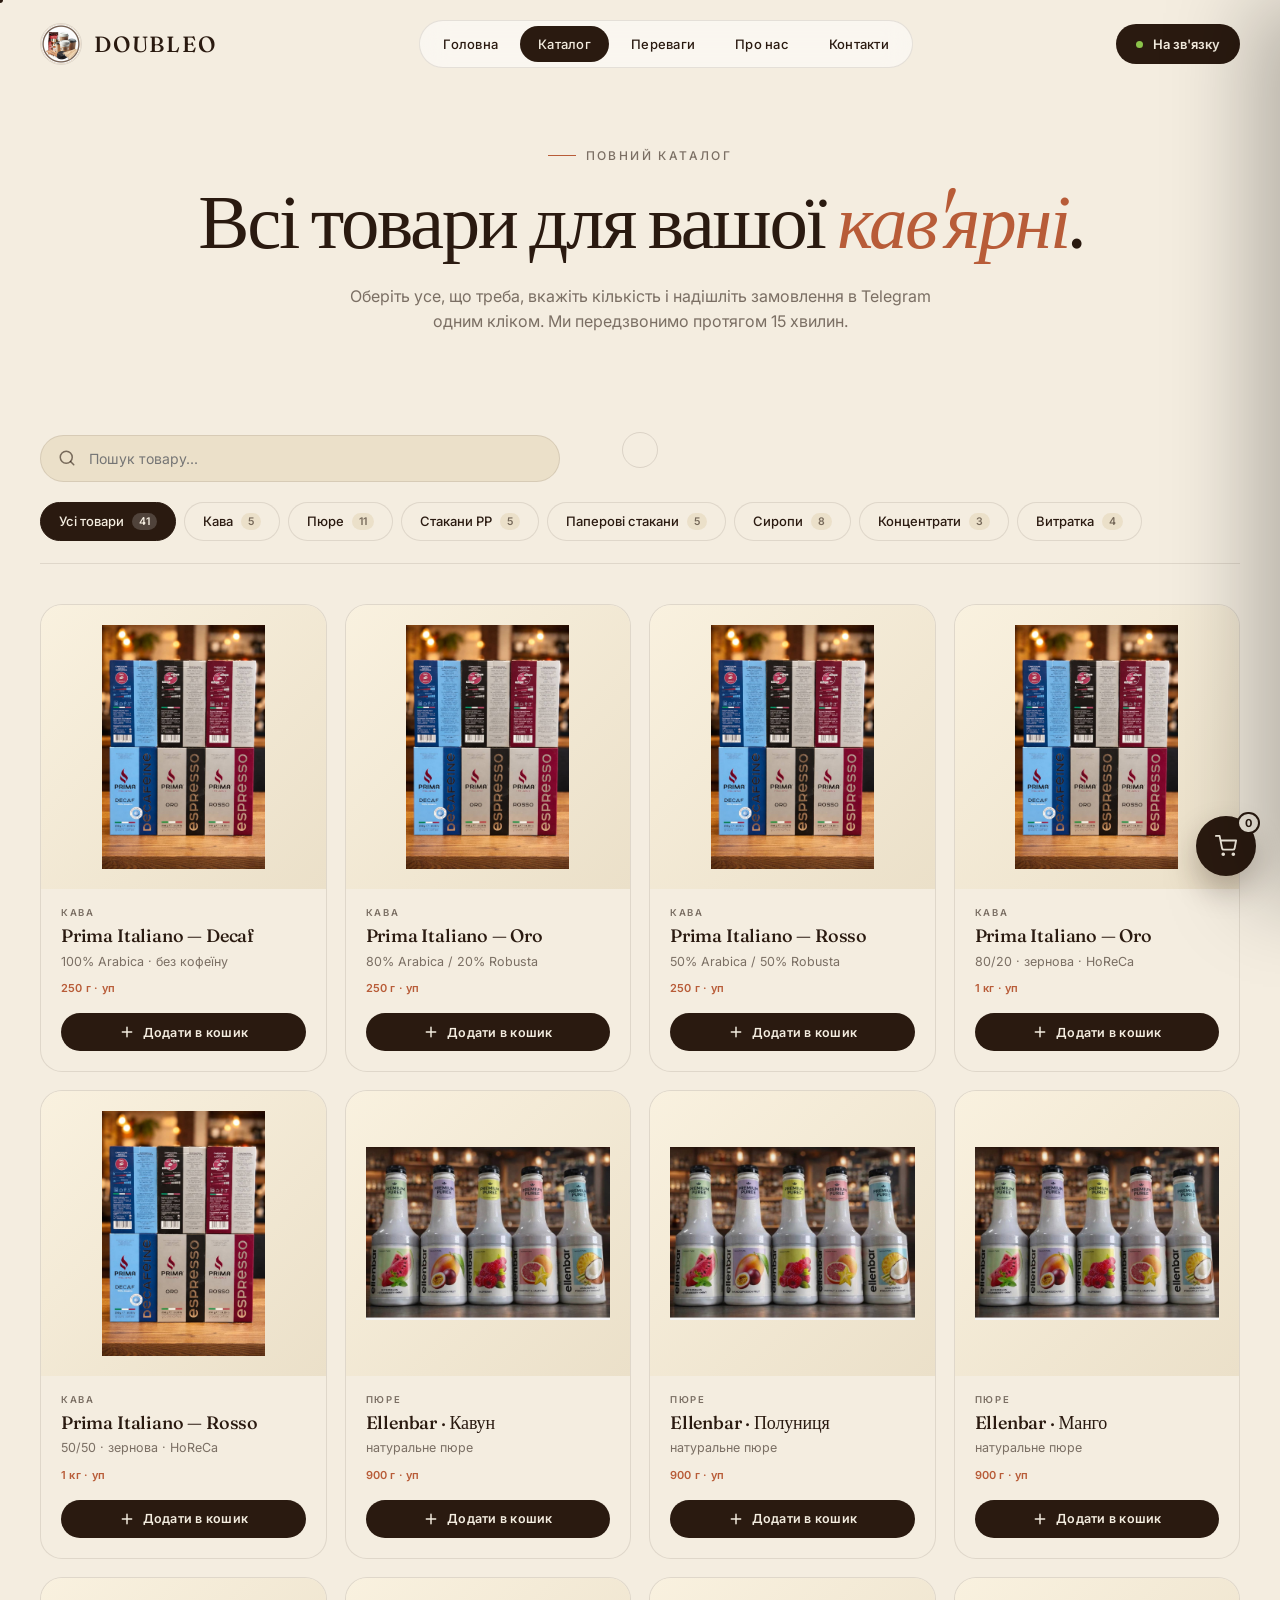
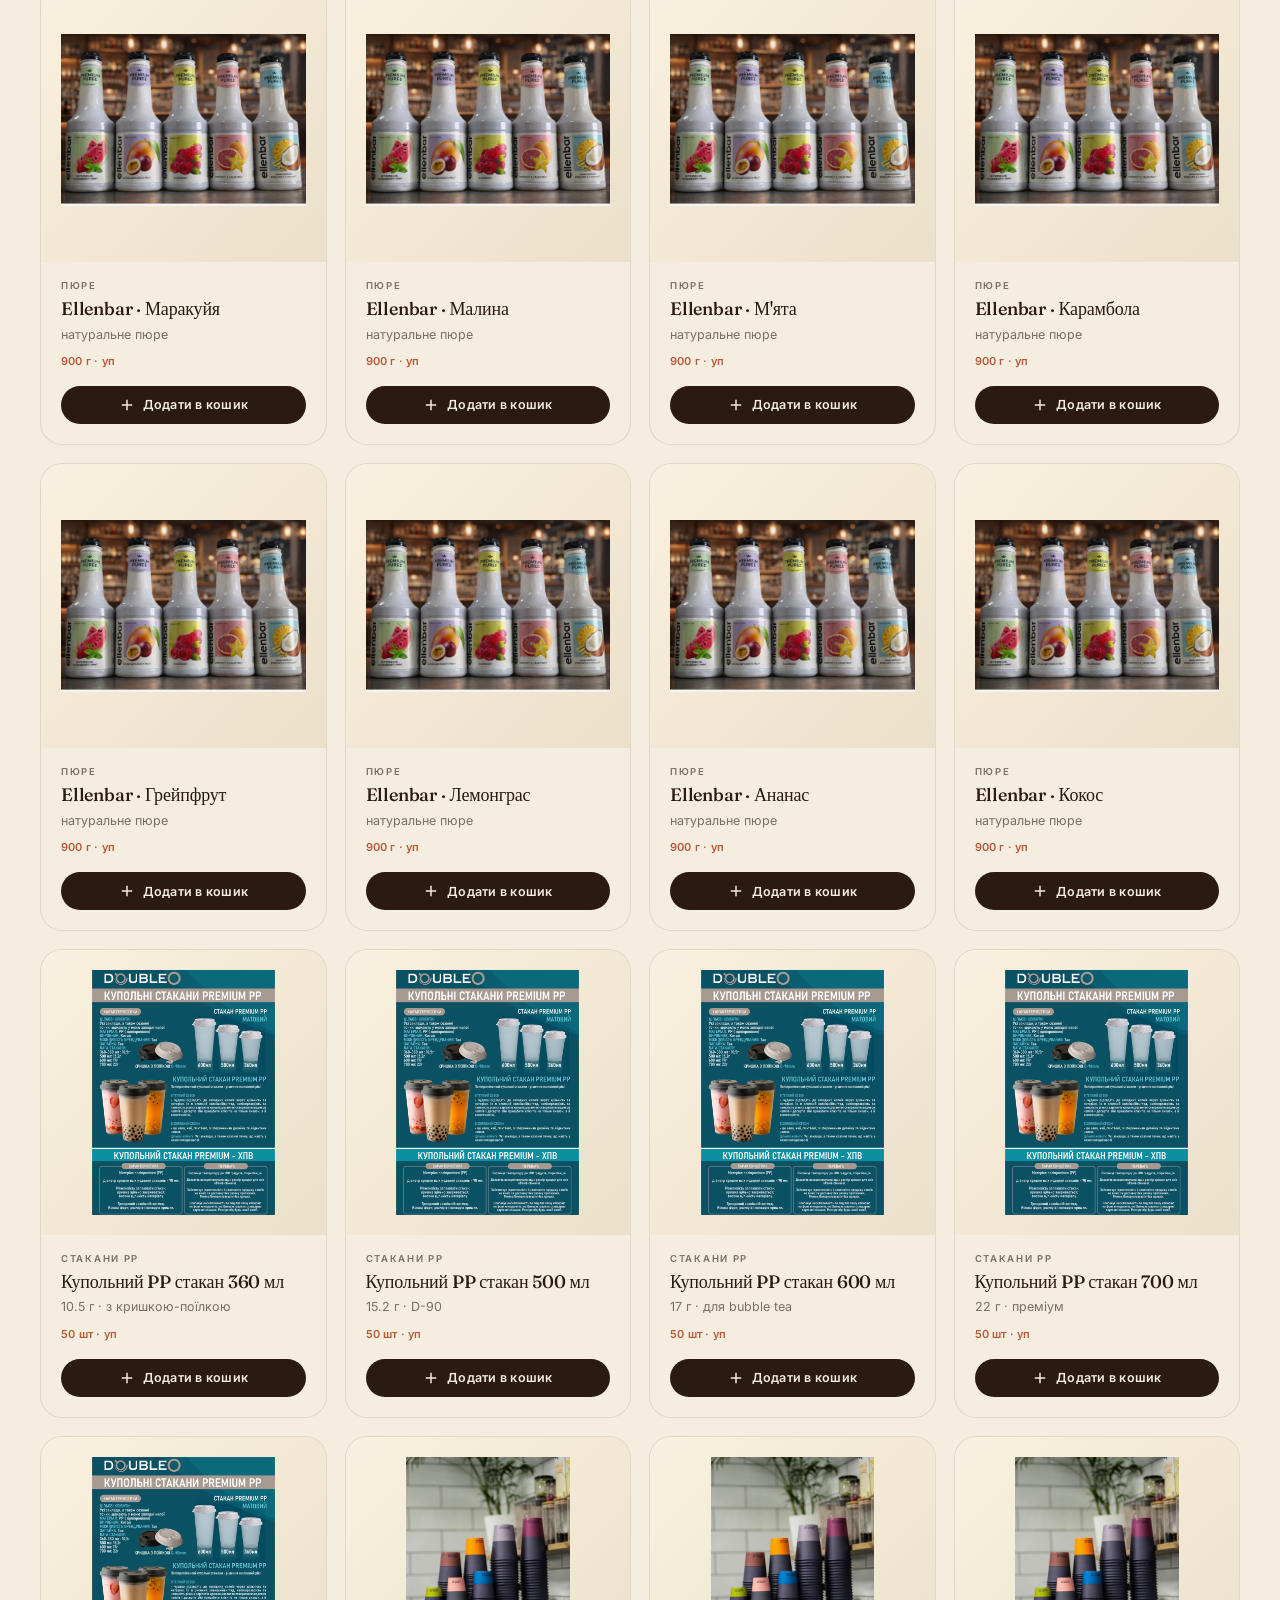
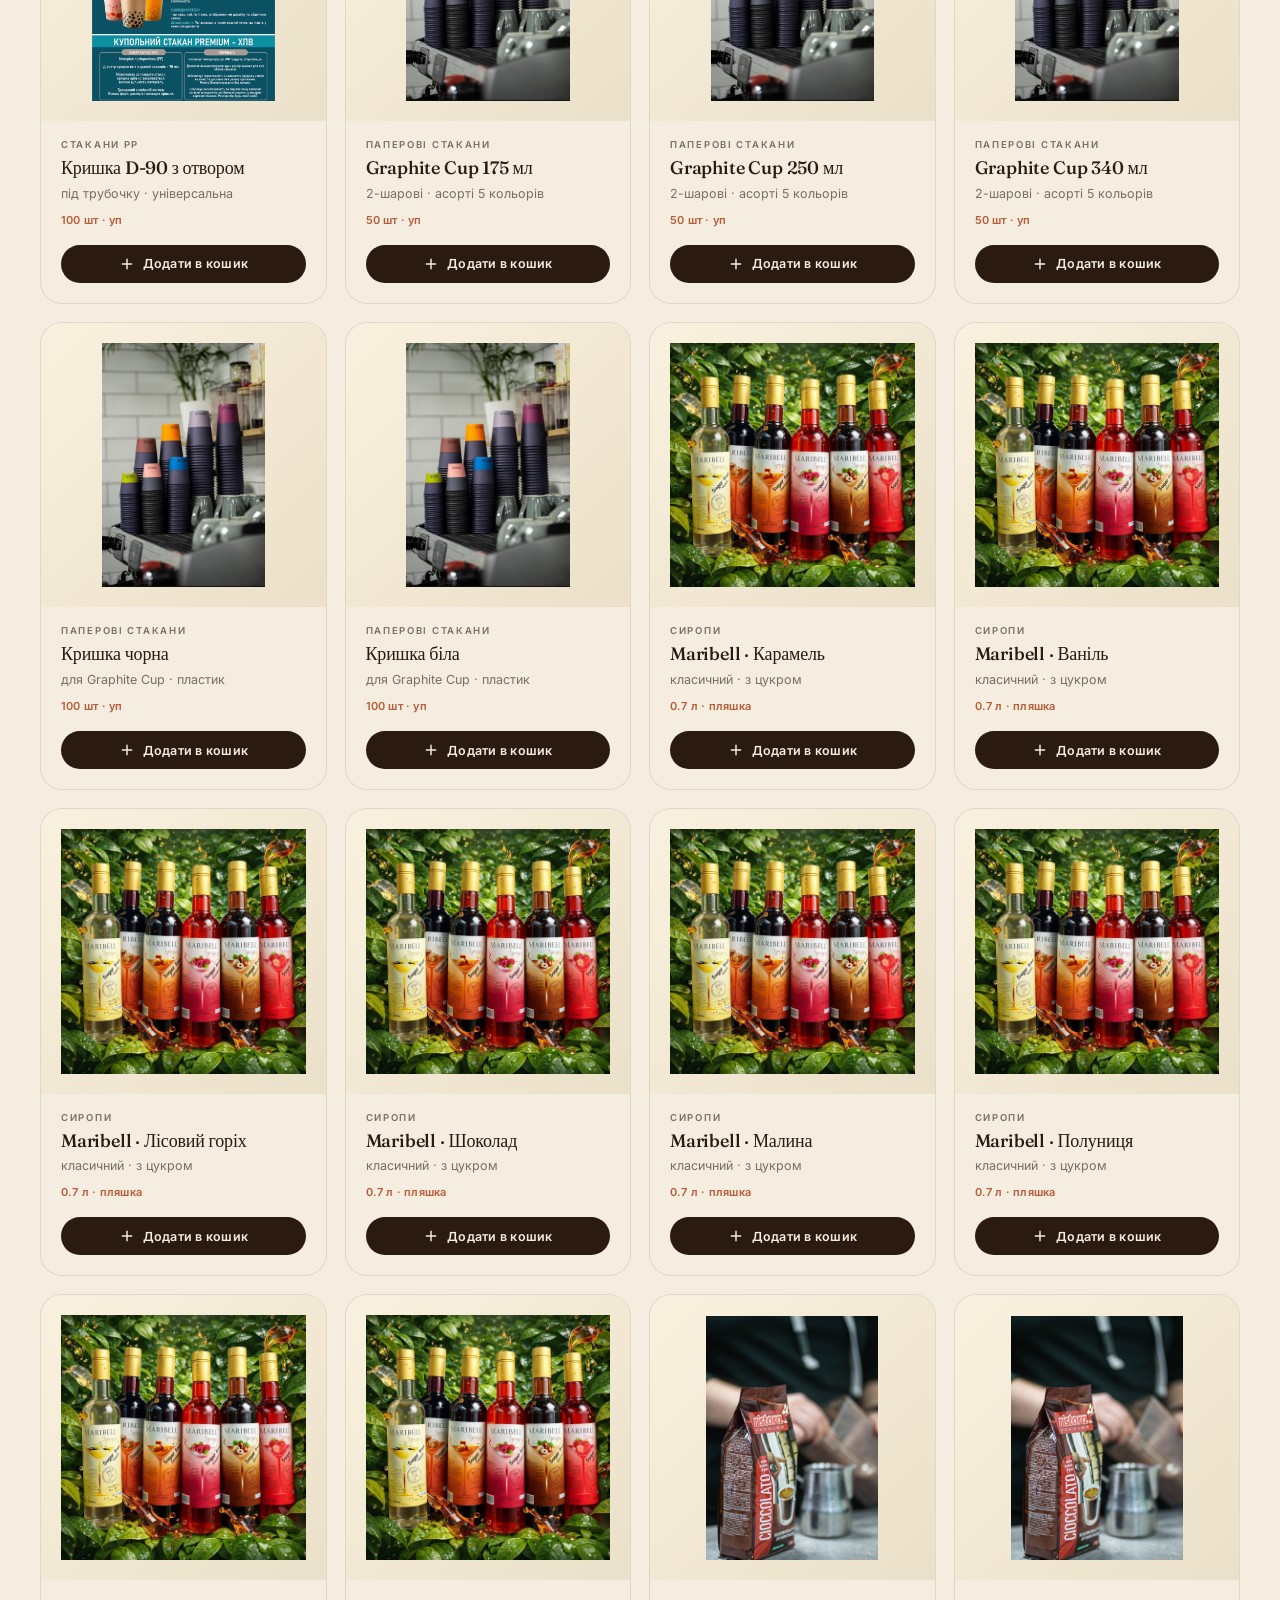
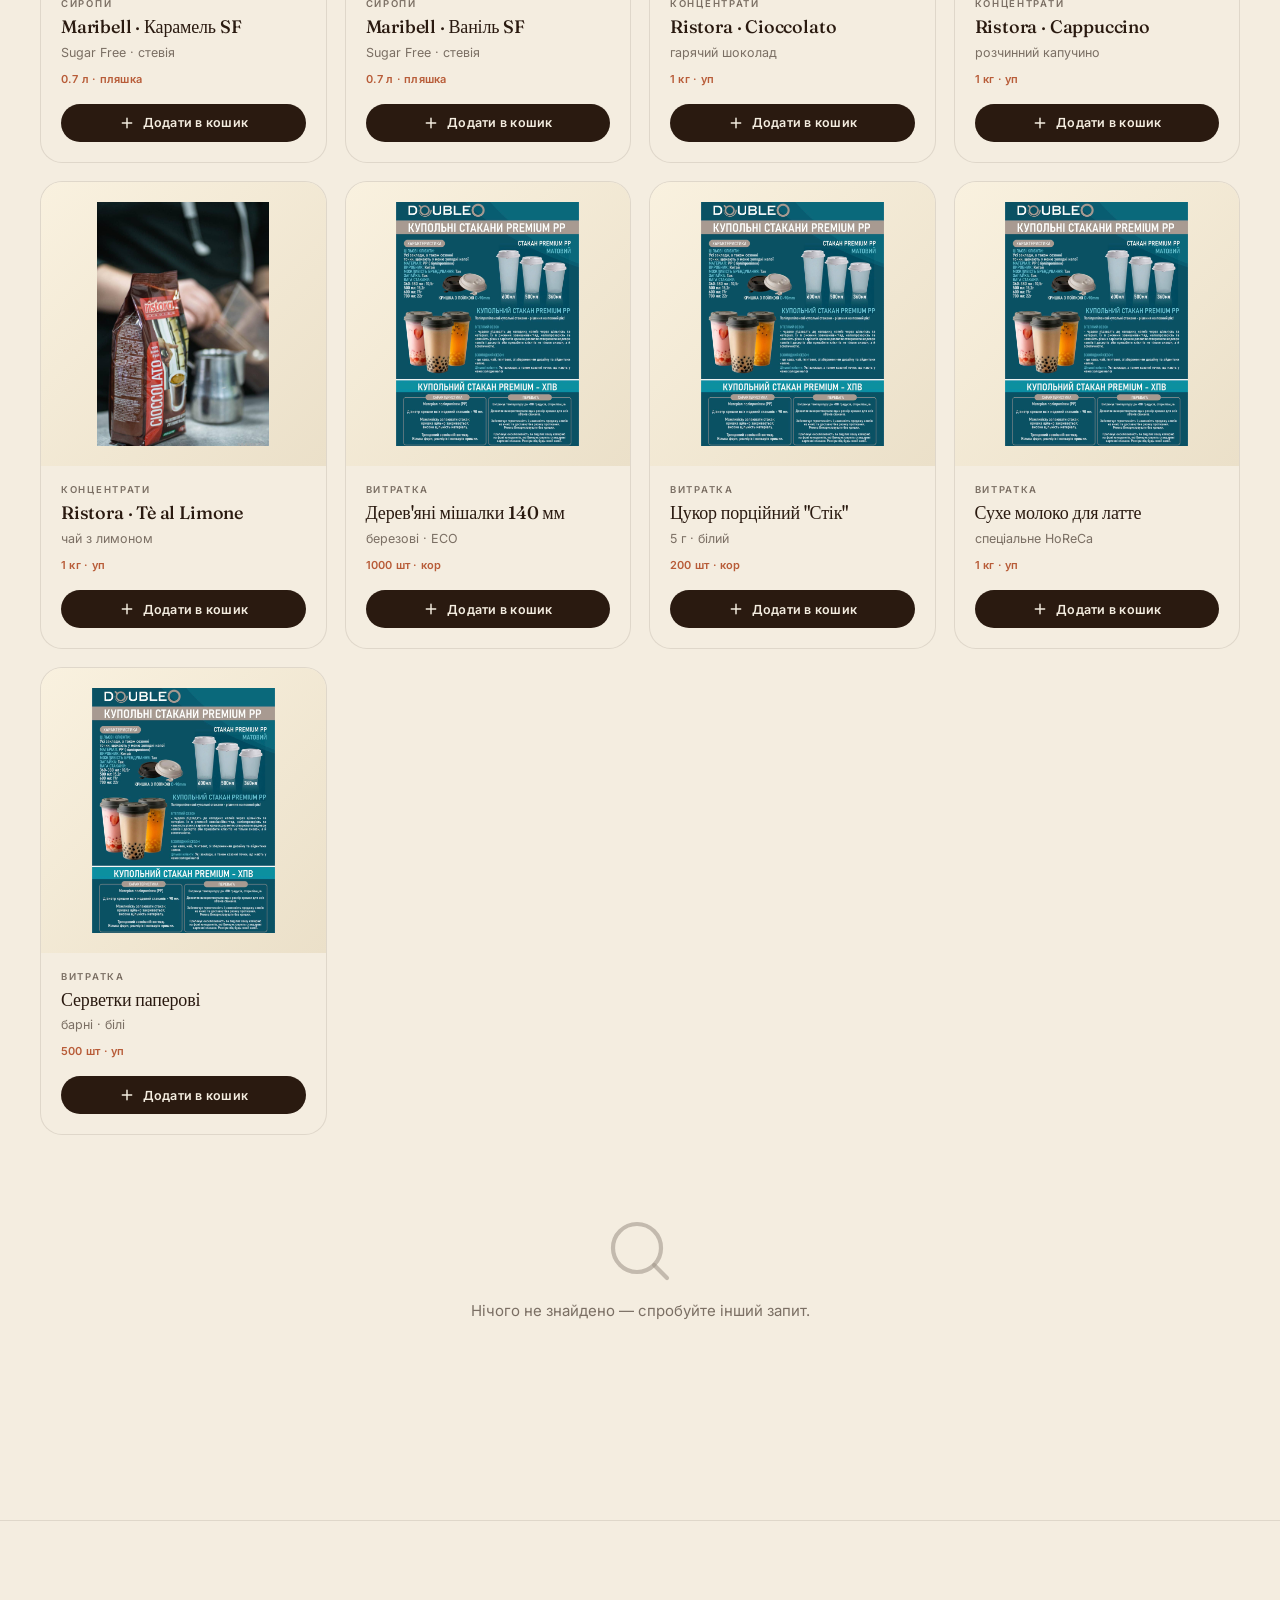
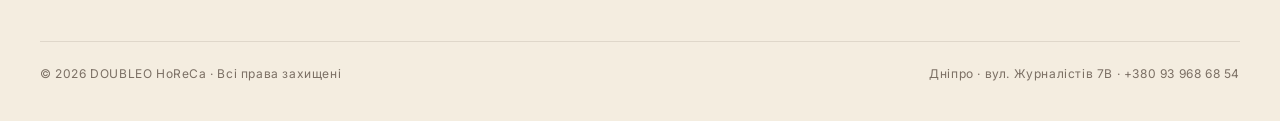
==== commit bf1efb08: "fix: mobile UI overlap, telegram consultation message, and dynamic open hours" ====
--- a/catalog.html
+++ b/catalog.html
@@ -2,7 +2,7 @@
 <html lang="uk">
 <head>
 <meta charset="UTF-8"/>
-<meta name="viewport" content="width=device-width, initial-scale=1.0, maximum-scale=5.0"/>
+<meta name="viewport" content="width=device-width, initial-scale=1.0, maximum-scale=1.0, viewport-fit=cover"/>
 <title>Повний каталог — DOUBLEO HoReCa</title>
 <meta name="description" content="Повний каталог товарів для кав'ярень і HoReCa: кава Prima Italiano, пюре Ellenbar, стакани PP та паперові Graphite Cup, сиропи Maribell, концентрати Ristora та витратні матеріали."/>
 <link rel="icon" type="image/svg+xml" href="assets/logo-mark.svg"/>
--- a/styles.css
+++ b/styles.css
@@ -15,12 +15,12 @@
 }
 
 *{box-sizing:border-box; margin:0; padding:0; min-width:0}
-html{scroll-behavior:smooth; -webkit-text-size-adjust:100%}
+html{scroll-behavior:smooth; -webkit-text-size-adjust:100%; overflow-x:hidden; max-width:100vw}
 img, svg{max-width:100%}
 body{
   font-family:'Inter','Manrope',system-ui,-apple-system,sans-serif;
   background:var(--bg); color:var(--ink);
-  overflow-x:hidden; -webkit-font-smoothing:antialiased;
+  overflow-x:hidden; max-width:100vw; -webkit-font-smoothing:antialiased;
   cursor:none;
 }
 a{color:inherit; text-decoration:none}
@@ -87,7 +87,9 @@
 }
 .hero-meta{display:flex; gap:32px; font-size:12px; letter-spacing:.15em; text-transform:uppercase; color:var(--ink-dim); font-weight:500}
 .hero-meta .live{display:inline-flex; align-items:center; gap:8px; color:var(--ink)}
-.hero-meta .live::before{content:''; width:6px; height:6px; border-radius:50%; background:#6b8e4e; box-shadow:0 0 10px rgba(107,142,78,.6)}
+.hero-meta .live::before{content:''; width:6px; height:6px; border-radius:50%; background:#6b8e4e; box-shadow:0 0 10px rgba(107,142,78,.6); transition:background .3s, box-shadow .3s}
+.hero-meta .live.closed{color:var(--ink-dim)}
+.hero-meta .live.closed::before{background:var(--accent); box-shadow:0 0 10px rgba(184,92,56,.6)}
 
 .hero-title{
   font-family:'Fraunces','Playfair Display',Georgia,serif;
@@ -330,13 +332,15 @@
 /* Operator badges (Lifecell / Kyivstar) — on contact rows */
 .phone-a{display:inline-flex; align-items:center; gap:10px; flex-wrap:wrap}
 .op-badge{
-  font-style:normal; font-size:10px; font-weight:700;
-  letter-spacing:.1em; text-transform:uppercase;
-  padding:3px 8px; border-radius:999px;
-  border:1px solid currentColor; opacity:.85;
-}
-.op-life{color:#ffd200; background:rgba(255,210,0,.08); border-color:rgba(255,210,0,.5)}
-.op-ks{color:#00a5ff; background:rgba(0,165,255,.08); border-color:rgba(0,165,255,.5)}
+  font-style:normal; font-size:10px; font-weight:800;
+  letter-spacing:.08em; text-transform:uppercase;
+  padding:4px 10px; border-radius:999px;
+  border:1px solid transparent;
+  white-space:nowrap;
+}
+/* Filled badges for strong contrast on any background */
+.op-life{background:#ffd200; color:#3a2a00; border-color:#d9b200}
+.op-ks{background:#0099e0; color:#fff; border-color:#0088c8}
 
 /* Cart success modal */
 .cart-success{position:fixed; inset:0; z-index:260; pointer-events:none; opacity:0; transition:opacity .3s}
@@ -382,6 +386,22 @@
 @keyframes cs-spin{to{transform:rotate(360deg)}}
 .cart-checkout button[type=submit][disabled]{opacity:.75; cursor:none}
 
+/* Modal mobile adjustments */
+@media (max-width:480px){
+  .cs-sheet{padding:30px 22px 24px; border-radius:22px}
+  .cs-sheet h3{font-size:22px}
+  .cs-sheet p{font-size:13.5px}
+  .cs-check{width:72px; height:72px}
+  .cs-check svg{width:52px; height:52px}
+  .cs-ok{padding:12px 28px; font-size:13px}
+  .pp-sheet{padding:22px 18px; border-radius:22px}
+  .pp-sheet h4{font-size:19px}
+  .pp-hint{font-size:12px}
+  .pp-option{padding:12px 14px; gap:10px; grid-template-columns:auto 1fr auto}
+  .pp-num{font-size:13.5px}
+  .pp-op{font-size:9px; padding:4px 8px}
+}
+
 /* Phone-picker modal (operator chooser) */
 .phone-picker{position:fixed; inset:0; z-index:240; pointer-events:none; opacity:0; transition:opacity .25s}
 .phone-picker.open{pointer-events:auto; opacity:1}
@@ -404,9 +424,12 @@
 }
 .pp-option:hover{border-color:var(--accent); background:var(--bg-2); transform:translateX(3px)}
 .pp-op{
-  font-size:10px; letter-spacing:.1em; text-transform:uppercase; font-weight:700;
-  padding:5px 10px; border-radius:999px; border:1px solid currentColor;
-}
+  font-size:10px; letter-spacing:.08em; text-transform:uppercase; font-weight:800;
+  padding:5px 11px; border-radius:999px; border:1px solid transparent;
+  white-space:nowrap;
+}
+.pp-op.op-life{background:#ffd200; color:#3a2a00; border-color:#d9b200}
+.pp-op.op-ks{background:#0099e0; color:#fff; border-color:#0088c8}
 .pp-num{font-size:15px; font-weight:600; letter-spacing:.01em}
 .pp-option svg{color:var(--ink-dim); transition:color .25s, transform .25s}
 .pp-option:hover svg{color:var(--accent); transform:translateX(3px)}
@@ -658,7 +681,7 @@
 .field{position:relative}
 .field input, .field textarea, .field select{
   width:100%; padding:24px 0 10px; background:transparent; border:none; border-bottom:1px solid var(--line);
-  color:var(--ink); font-family:inherit; font-size:15px; transition:border .3s;
+  color:var(--ink); font-family:inherit; font-size:16px; transition:border .3s;
   border-radius:0;
 }
 .field input:focus, .field textarea:focus, .field select:focus{outline:none; border-color:var(--accent)}
@@ -679,12 +702,14 @@
 @keyframes fade{from{opacity:0; transform:translateY(6px)}to{opacity:1; transform:translateY(0)}}
 
 /* ---------- FOOTER ---------- */
-footer{background:var(--bg); border-top:1px solid var(--line); padding:80px 40px 40px}
+footer{background:var(--bg); border-top:1px solid var(--line); padding:80px 40px 40px; overflow:hidden}
 .foot-giant{
-  font-family:'Fraunces',serif; font-size:clamp(60px,20vw,320px); font-weight:400;
-  letter-spacing:-.05em; line-height:.8; text-align:center; margin:40px 0;
+  font-family:'Fraunces',serif; font-size:clamp(48px, 18vw, 280px); font-weight:400;
+  letter-spacing:-.05em; line-height:.85; text-align:center; margin:40px 0;
   background:linear-gradient(180deg, var(--ink) 0%, rgba(42,26,16,.08) 100%);
   -webkit-background-clip:text; background-clip:text; -webkit-text-fill-color:transparent;
+  max-width:100%; overflow:hidden; white-space:nowrap;
+  padding:0 4px;
 }
 .foot-grid{display:grid; grid-template-columns:repeat(4, 1fr); gap:40px; max-width:1400px; margin:0 auto; padding-bottom:40px; border-bottom:1px solid var(--line)}
 .foot-grid h4{font-size:11px; letter-spacing:.2em; text-transform:uppercase; color:var(--ink-dim); margin-bottom:20px; font-weight:500}
@@ -870,9 +895,7 @@
   .lb-meta{margin-bottom:4px}
   .lb-meta li{font-size:12.5px; padding:12px 0; line-height:1.5}
   .lb-cta{
-    position:fixed; left:12px; right:12px; bottom:calc(env(safe-area-inset-bottom, 0) + 12px);
-    width:auto; justify-content:center; margin:0; z-index:4;
-    box-shadow:0 10px 28px rgba(42,26,16,.35);
+    position:relative; width:100%; justify-content:center; margin-top:20px; z-index:4;
   }
   .lb-close{top:12px; right:12px; width:40px; height:40px; box-shadow:0 4px 14px rgba(0,0,0,.3); z-index:5}
   .product-idx{top:16px; left:16px; font-size:12px}
@@ -951,9 +974,12 @@
   .contact-grid{grid-template-columns:1fr; gap:12px}
   .contact-card{padding:24px; border-radius:22px}
   .contact-card h3{font-size:20px; margin-bottom:16px}
-  .c-row{padding:16px 0; flex-direction:column; align-items:flex-start; gap:4px}
+  .c-row{padding:14px 0; flex-direction:column; align-items:flex-start; gap:6px}
   .c-row .k{font-size:10px}
-  .c-row .v{font-size:17px}
+  .c-row .v{font-size:16px}
+  .phone-a{flex-wrap:wrap; gap:8px}
+  .phone-a span{font-size:16px}
+  .op-badge{font-size:9px; padding:3px 8px}
   .field input, .field textarea, .field select{font-size:16px; padding:22px 0 8px}
   .field label{font-size:13px}
   .submit-row{flex-direction:column; align-items:stretch; gap:12px}
@@ -965,7 +991,7 @@
   .foot-grid{grid-template-columns:1fr; gap:24px; padding-bottom:24px}
   .foot-grid h4{margin-bottom:12px}
   .foot-grid a, .foot-grid li{padding:4px 0}
-  .foot-giant{font-size:clamp(64px, 24vw, 140px); margin:20px 0; letter-spacing:-.04em}
+  .foot-giant{font-size:clamp(48px, 22vw, 120px); margin:16px 0; letter-spacing:-.04em; padding:0}
   .foot-bot{flex-direction:column; text-align:center; gap:6px; font-size:11px; padding-top:24px}
 }
 
@@ -982,7 +1008,7 @@
   .hero-stats .s span{font-size:24px}
   .product-body h3{font-size:22px}
   .bt h3{font-size:20px !important}
-  .foot-giant{font-size:22vw}
+  .foot-giant{font-size:20vw; margin:10px 0}
 }
 
 /* Landscape phones & short screens */
@@ -1294,10 +1320,13 @@
   .cart-head{padding:18px 20px}
   .cart-head h3{font-size:20px}
   .cart-body{padding:12px 14px}
-  .cart-item{grid-template-columns:50px 1fr auto; grid-template-rows:auto auto; gap:10px 12px; padding:12px 4px}
-  .cart-item .ci-remove{grid-column:3; grid-row:1}
-  .cart-item .ci-qty{grid-column:2/4; justify-self:end}
-  .ci-img{width:50px; height:50px}
+  .cart-item{grid-template-columns:56px 1fr auto; grid-template-rows:auto auto; gap:8px 12px; padding:14px 4px}
+  .cart-item .ci-remove{grid-column:3; grid-row:1; width:36px; height:36px}
+  .cart-item .ci-qty{grid-column:2/4; justify-self:end; padding:4px}
+  .ci-img{width:56px; height:56px}
+  .ci-btn{width:32px; height:32px; font-size:18px}
+  .ci-input{width:40px; font-size:16px}
+  .ci-info strong{font-size:14px}
   .cart-checkout{padding:16px 18px 20px}
   .cart-toast{top:auto; bottom:90px; font-size:12px; padding:10px 18px}
 
@@ -1307,21 +1336,28 @@
   .cat-hero p{font-size:14px}
   .cat-section{padding:24px 16px 80px}
   .cat-toolbar{top:56px; padding:16px 0; gap:14px; margin-bottom:24px}
-  .cat-search input{padding:12px 16px 12px 42px; font-size:13px}
-  .cat-tab{padding:9px 14px; font-size:12px}
-  .cat-grid{grid-template-columns:repeat(2, 1fr); gap:12px}
-  .cat-card{border-radius:18px}
-  .cat-card-img{padding:14px}
-  .cat-card-body{padding:14px 14px 16px}
-  .cat-card-body h3{font-size:15px}
-  .cat-card-body p{font-size:11.5px}
-  .cat-card-unit{font-size:10.5px}
-  .cat-add{padding:10px 10px; font-size:11.5px}
+  .cat-search input{padding:12px 16px 12px 42px; font-size:14px}
+  .cat-tab{padding:9px 14px; font-size:12.5px}
+  .cat-grid{grid-template-columns:repeat(2, 1fr); gap:14px}
+  .cat-card{border-radius:20px}
+  .cat-card-img{padding:14px; aspect-ratio:1}
+  .cat-card-body{padding:14px 14px 16px; gap:5px}
+  .cat-card-body h3{font-size:15.5px; line-height:1.15}
+  .cat-card-body p{font-size:12px; line-height:1.4}
+  .cat-card-unit{font-size:11px}
+  .cat-add{padding:11px 10px; font-size:12px; margin-top:10px}
   .cat-add svg{width:14px; height:14px}
-}
-
-@media (max-width:400px){
-  .cat-grid{grid-template-columns:1fr; gap:12px}
-  .cat-card-body h3{font-size:17px}
-  .cat-card-body p{font-size:12.5px}
-}
+  .cat-card-tag{font-size:9px}
+}
+
+/* Small phones → 1 column for readability */
+@media (max-width:480px){
+  .cat-grid{grid-template-columns:1fr; gap:14px}
+  .cat-card{display:grid; grid-template-columns:130px 1fr; align-items:stretch; border-radius:18px}
+  .cat-card-img{aspect-ratio:auto; padding:12px; min-height:130px}
+  .cat-card-img img{max-height:110px}
+  .cat-card-body{padding:14px 14px 14px 4px}
+  .cat-card-body h3{font-size:15.5px}
+  .cat-card-body p{font-size:12px; line-height:1.45}
+  .cat-add{padding:10px; font-size:12px; margin-top:8px}
+}
